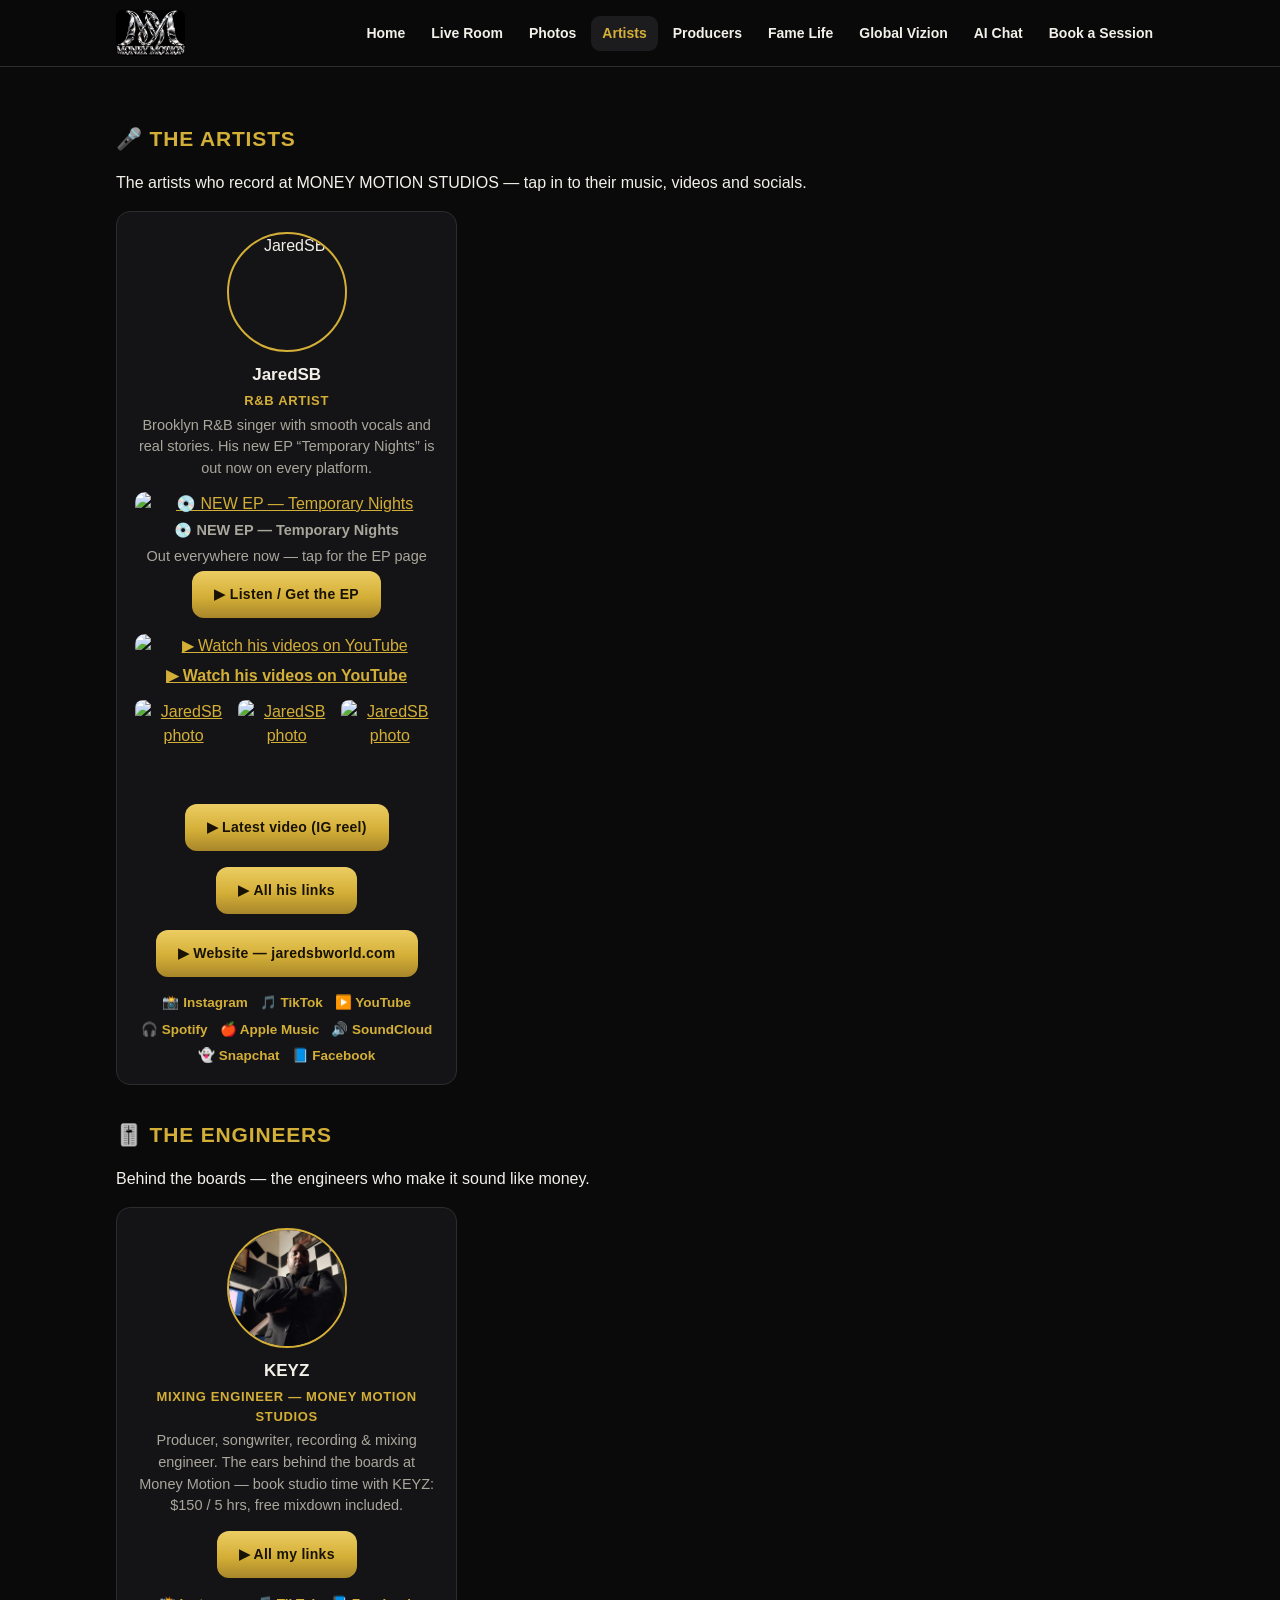
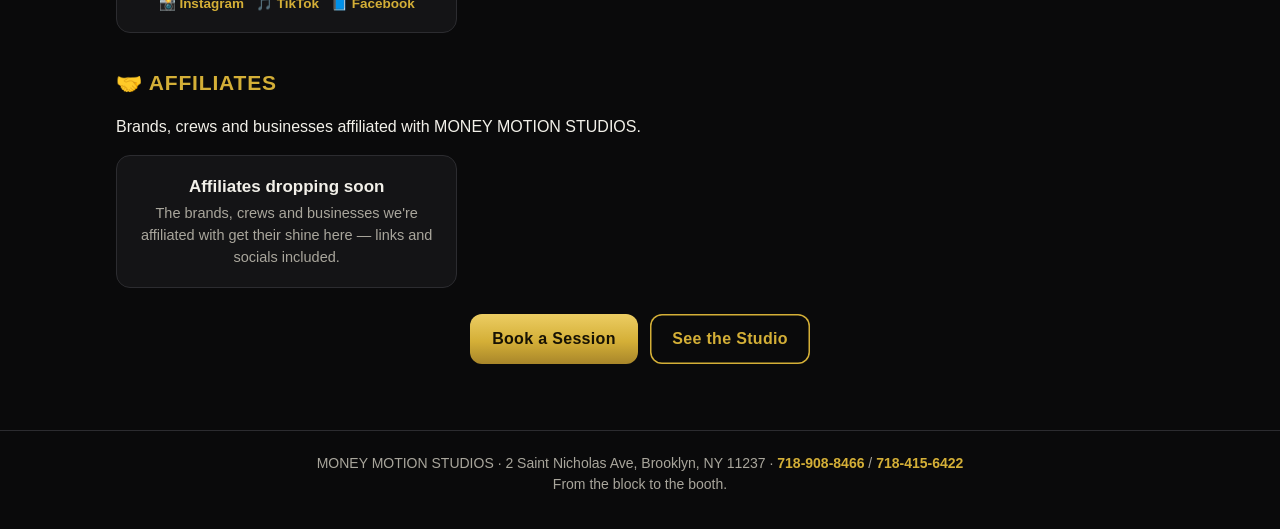
==== artists.html @ 8d106cb2 "Remove the Owner link from all menus and the owner sign-in hint on the Live page (dashboard itself u" ====
<!DOCTYPE html>
<html lang="en">
<head>
<link rel="manifest" href="manifest.webmanifest">
<meta name="theme-color" content="#0a0a0a">
<meta name="mobile-web-app-capable" content="yes">
<meta name="apple-mobile-web-app-capable" content="yes">
<meta name="apple-mobile-web-app-status-bar-style" content="black-translucent">
<meta name="apple-mobile-web-app-title" content="Money Motion">
<link rel="icon" href="icon.svg" type="image/svg+xml">

<meta charset="UTF-8">
<meta name="viewport" content="width=device-width, initial-scale=1">
<title>Artists, Engineers & Affiliates — MONEY MOTION STUDIOS, Brooklyn</title>
<meta name="description" content="The artists, engineers and affiliates of MONEY MOTION STUDIOS, Brooklyn NY — their music, videos and socials. KEYZ — Money Motion Engineer.">
<meta property="og:title" content="Artists, Engineers & Affiliates — MONEY MOTION STUDIOS">
<meta property="og:description" content="Meet the artists who record at Money Motion, the engineers behind the boards, and the brands we affiliate with.">
<meta property="og:type" content="website">
<meta property="og:url" content="https://moneymotionstudios.github.io/Money-motion-studios-app/artists.html">
<link rel="stylesheet" href="css/style.css">
</head>
<body>

<header class="site-header">
  <nav class="nav">
    <a class="brand" href="index.html"><img src="logo.svg" alt="Money Motion Studios logo"><span>MONEY MOTION</span></a>
    <div class="links">
      <a href="index.html">Home</a>
      <a href="live.html">Live Room</a>
      <a href="gallery.html">Photos</a>
      <a href="artists.html" class="active">Artists</a>
      <a href="producers.html">Producers</a>
      <a href="fame.html">Fame Life</a>
      <a href="global.html">Global Vizion</a>
      <a href="chat.html">AI Chat</a>
      <a href="book.html">Book a Session</a>
    </div>
  </nav>
</header>

<main class="wrap">
  <h2 class="section-title">🎤 The Artists</h2>
  <p class="muted">The artists who record at MONEY MOTION STUDIOS — tap in to their music, videos and socials.</p>
  <div class="cards person-grid" id="roster-artists"></div>

  <h2 class="section-title">🎚️ The Engineers</h2>
  <p class="muted">Behind the boards — the engineers who make it sound like money.</p>
  <div class="cards person-grid" id="roster-engineers"></div>

  <h2 class="section-title">🤝 Affiliates</h2>
  <p class="muted">Brands, crews and businesses affiliated with MONEY MOTION STUDIOS.</p>
  <div class="cards person-grid" id="roster-affiliates"></div>

  <div style="text-align:center;margin:22px 0 6px">
    <a class="btn btn-gold" href="book.html">Book a Session</a>
    <a class="btn btn-ghost" href="gallery.html">See the Studio</a>
  </div>
</main>

<footer>
  MONEY MOTION STUDIOS · 2 Saint Nicholas Ave, Brooklyn, NY 11237 · <a href="tel:+17189088466">718-908-8466</a> / <a href="tel:+17184156422">718-415-6422</a><br>
  From the block to the booth.
</footer>

<script src="js/artists-data.js"></script>
<script src="js/artists.js"></script>
<script src="js/pwa.js"></script>
</body>
</html>
---- css/style.css ----
/* MONEY MOTION STUDIOS — dark / gold / chrome, mobile-first */
:root {
  --bg: #0a0a0b;
  --panel: #141416;
  --panel2: #1c1c1f;
  --line: #2c2c30;
  --gold: #d4af37;
  --gold-dim: #a8862a;
  --text: #f2f0e9;
  --muted: #a9a69c;
  --chrome: linear-gradient(180deg, #fdfdfd 0%, #c8c8ce 38%, #7d7d86 52%, #e8e8ee 66%, #9a9aa4 100%);
  --radius: 14px;
}
* { box-sizing: border-box; }
html, body { margin: 0; padding: 0; }
body {
  background: var(--bg);
  color: var(--text);
  font-family: -apple-system, BlinkMacSystemFont, "Segoe UI", Roboto, Helvetica, Arial, sans-serif;
  line-height: 1.5;
  -webkit-font-smoothing: antialiased;
}
a { color: var(--gold); }

.demo-bar {
  background: var(--gold);
  color: #111;
  font-size: 13px;
  font-weight: 600;
  text-align: center;
  padding: 7px 12px;
}

/* ---------- header / nav ---------- */
.site-header {
  position: sticky; top: 0; z-index: 20;
  background: rgba(10,10,11,.92);
  backdrop-filter: blur(6px);
  border-bottom: 1px solid var(--line);
}
.nav {
  max-width: 1080px; margin: 0 auto;
  display: flex; align-items: center; gap: 14px;
  padding: 10px 16px;
}
.nav .brand { display: flex; align-items: center; gap: 10px; text-decoration: none; }
.nav .brand span { display: none; }
.nav .brand img { height: 46px; width: auto; max-width: 150px; object-fit: contain; border-radius: 8px; background: #000; }
.nav .brand span {
  font-weight: 800; letter-spacing: .06em; font-size: 15px;
  background: var(--chrome); -webkit-background-clip: text; background-clip: text; color: transparent;
}
.nav .links { margin-left: auto; display: flex; gap: 4px; flex-wrap: wrap; }
.nav .links a {
  color: var(--text); text-decoration: none; font-size: 14px; font-weight: 600;
  padding: 7px 11px; border-radius: 9px;
}
.nav .links a:hover, .nav .links a.active { background: var(--panel2); color: var(--gold); }

/* ---------- layout ---------- */
.wrap { max-width: 1080px; margin: 0 auto; padding: 22px 16px 56px; }
.hero { text-align: center; padding: 26px 0 8px; }
.logo-card {
  display: inline-block; background: transparent; border-radius: 20px;
  padding: 14px 18px; box-shadow: 0 0 0 1px var(--line), 0 14px 44px rgba(212,175,55,.16);
}
.logo-card img { display: block; width: min(420px, 78vw); height: auto; border-radius: 8px; }
h1.chrome {
  margin: 20px 0 4px; font-size: clamp(30px, 7vw, 52px); font-weight: 900; letter-spacing: .03em;
  background: var(--chrome); -webkit-background-clip: text; background-clip: text; color: transparent;
}
.tagline { color: var(--gold); font-size: clamp(16px, 4vw, 21px); font-weight: 700; margin: 2px 0 6px; }
.engineer-line { color: var(--muted); font-size: 16px; margin: 0 0 20px; }
.engineer-line strong { color: var(--text); }

.btn {
  display: inline-block; border: 0; cursor: pointer; text-decoration: none;
  font-weight: 800; font-size: 16px; letter-spacing: .02em;
  padding: 13px 22px; border-radius: 12px; margin: 4px;
}
.btn-gold { background: linear-gradient(180deg, #eccd63, var(--gold) 55%, var(--gold-dim)); color: #171204; }
.btn-ghost { background: transparent; color: var(--gold); box-shadow: inset 0 0 0 1.5px var(--gold); }
.btn-small { padding: 8px 13px; font-size: 13.5px; border-radius: 9px; }
.btn-danger { background: #3a1518; color: #ff9a9a; box-shadow: inset 0 0 0 1.5px #6e2a30; }
.btn[disabled] { opacity: .55; cursor: default; }

.section-title {
  margin: 34px 0 12px; font-size: 21px; font-weight: 800; letter-spacing: .04em;
  color: var(--gold); text-transform: uppercase;
}
.cards { display: grid; gap: 12px; grid-template-columns: 1fr; }
@media (min-width: 720px) { .cards { grid-template-columns: repeat(3, 1fr); } }
.card {
  background: var(--panel); border: 1px solid var(--line); border-radius: var(--radius);
  padding: 18px;
}
.card h3 { margin: 0 0 4px; font-size: 17px; }
.card .price { font-size: 30px; font-weight: 900; color: var(--gold); margin: 2px 0; }
.card p { color: var(--muted); margin: 4px 0 0; font-size: 14.5px; }
.note-strip {
  margin-top: 14px; background: var(--panel2); border: 1px dashed var(--gold-dim);
  border-radius: var(--radius); padding: 13px 16px; font-weight: 700; text-align: center;
}
.info-grid { display: grid; gap: 12px; grid-template-columns: 1fr; }
@media (min-width: 720px) { .info-grid { grid-template-columns: 1fr 1fr; } }
.info-grid .card p { color: var(--text); }
.info-grid .card p span { color: var(--muted); display: block; font-size: 13px; text-transform: uppercase; letter-spacing: .06em; }

/* ---------- forms ---------- */
.form-card { background: var(--panel); border: 1px solid var(--line); border-radius: var(--radius); padding: 20px; max-width: 640px; margin: 0 auto; }
label { display: block; font-weight: 700; font-size: 14px; margin: 14px 0 5px; }
label:first-child { margin-top: 0; }
input, select, textarea {
  width: 100%; background: #0e0e10; color: var(--text);
  border: 1px solid var(--line); border-radius: 10px;
  padding: 12px; font-size: 16px; font-family: inherit;
}
input:focus, select:focus, textarea:focus { outline: 2px solid var(--gold-dim); border-color: var(--gold); }
.form-row { display: grid; grid-template-columns: 1fr 1fr; gap: 12px; }
.form-error { color: #ff9a9a; font-weight: 600; min-height: 1.2em; margin-top: 10px; }
.hint { color: var(--muted); font-size: 13.5px; }

/* ---------- pay page ---------- */
.pay-amount { text-align: center; }
.pay-amount .due { font-size: 44px; font-weight: 900; color: var(--gold); }
.pay-option { display: flex; flex-direction: column; gap: 4px; }
.pay-option .handle { font-size: 21px; font-weight: 900; letter-spacing: .01em; word-break: break-all; }
.copy-row { display: flex; gap: 8px; align-items: center; flex-wrap: wrap; }

/* ---------- live room ---------- */
.live-grid { display: grid; gap: 14px; grid-template-columns: 1fr; }
@media (min-width: 900px) { .live-grid { grid-template-columns: 1.9fr 1fr; align-items: start; } }
.video-box {
  background: #000; border: 1px solid var(--line); border-radius: var(--radius);
  aspect-ratio: 16 / 9; display: flex; align-items: center; justify-content: center;
  overflow: hidden; position: relative; text-align: center; padding: 12px;
}
.video-box video { width: 100%; height: 100%; object-fit: contain; }
.offair { color: var(--muted); }
.offair .big { font-size: 30px; font-weight: 900; letter-spacing: .14em; color: var(--text); }
.live-badge {
  display: inline-block; background: #c21725; color: #fff; font-weight: 800;
  padding: 3px 10px; border-radius: 999px; font-size: 13px; letter-spacing: .08em;
}
.chat-box { background: var(--panel); border: 1px solid var(--line); border-radius: var(--radius); display: flex; flex-direction: column; height: 480px; }
.chat-log { flex: 1; overflow-y: auto; padding: 12px; }
.chat-msg { margin: 0 0 9px; font-size: 14.5px; }
.chat-msg .who { color: var(--gold); font-weight: 800; }
.chat-msg .when { color: var(--muted); font-size: 12px; margin-left: 6px; }
.chat-form { display: flex; gap: 8px; padding: 10px; border-top: 1px solid var(--line); }
.chat-form input { flex: 1; }

/* ---------- dashboard ---------- */
.status-pill { display: inline-block; padding: 2px 9px; border-radius: 999px; font-size: 12.5px; font-weight: 800; background: var(--panel2); border: 1px solid var(--line); }
.status-pill.pending { color: #ffd968; }
.status-pill.sent { color: #8fd0ff; }
.status-pill.ok { color: #8fe6a8; }
.status-pill.bad { color: #ff9a9a; }
.booking-row { display: flex; flex-direction: column; gap: 8px; }
.booking-row .meta { color: var(--muted); font-size: 14px; }
.booking-actions { display: flex; gap: 6px; flex-wrap: wrap; }
.switch-row { display: flex; align-items: center; gap: 10px; margin: 12px 0; font-weight: 700; }
.switch-row input[type="checkbox"] { width: 22px; height: 22px; accent-color: var(--gold); }

footer {
  border-top: 1px solid var(--line); color: var(--muted);
  text-align: center; padding: 22px 16px 34px; font-size: 14px;
}
footer a { color: var(--gold); text-decoration: none; font-weight: 600; }
.center { text-align: center; }
.hidden { display: none !important; }

/* Studio gallery */
.gal-grid{display:grid;grid-template-columns:repeat(auto-fill,minmax(150px,1fr));gap:10px;margin:6px 0 8px}
.gal-item{margin:0;border:1px solid #2a2a2a;border-radius:12px;overflow:hidden;background:#111}
.gal-item img{width:100%;height:100%;aspect-ratio:1/1;object-fit:cover;display:block}
.gal-item figcaption{padding:7px 9px;font-size:12.5px;color:#d8c98a;letter-spacing:.02em}

.gal-big{grid-template-columns:repeat(auto-fill,minmax(240px,1fr));gap:14px}
.gal-big figcaption{font-size:14px;padding:9px 11px}

/* AI Chat page (public assistant, free models) */
.ai-messages{display:flex;flex-direction:column;gap:8px;max-height:420px;overflow-y:auto;padding:6px 2px 12px}
.ai-msg{max-width:85%;padding:9px 12px;border-radius:12px;font-size:14.5px;line-height:1.45;white-space:pre-wrap;word-break:break-word}
.ai-msg.user{align-self:flex-end;background:#26262e;border:1px solid #3a3a44;color:#f2f2f4}
.ai-msg.assistant{align-self:flex-start;background:#111;border:1px solid #333;color:#e8e8ee}
.ai-msg.system{align-self:center;background:transparent;border:1px dashed #7a4a4a;color:#e6a0a0;font-size:13px}
.ai-controls{display:flex;flex-direction:column;gap:10px;margin-top:6px}
.ai-controls label{display:block;font-size:12px;letter-spacing:.08em;color:var(--muted);margin-bottom:4px;text-transform:uppercase}
.ai-controls select,.ai-controls textarea{width:100%;box-sizing:border-box}

/* Artists / Engineers / Affiliates roster */
.person-grid { align-items: start; }
.person-card { text-align: center; }
.person-photo { width: 120px; height: 120px; border-radius: 50%; object-fit: cover; display: block; margin: 2px auto 10px; border: 2px solid var(--gold); }
.person-initials { display: flex; align-items: center; justify-content: center; font-size: 38px; font-weight: 900; color: var(--gold); background: #171717; }
.person-role { color: var(--gold) !important; font-weight: 700; font-size: 13px !important; text-transform: uppercase; letter-spacing: .05em; }
.person-content { margin-top: 10px; display: flex; flex-wrap: wrap; gap: 8px; justify-content: center; }
.person-link { font-size: 14px; }
.socials { margin-top: 12px; display: flex; flex-wrap: wrap; gap: 6px 12px; justify-content: center; }
.socials a { color: var(--gold); text-decoration: none; font-weight: 600; font-size: 13.5px; }
.person-feature { margin-top: 12px; }
.person-feature img { width: 100%; border-radius: 10px; display: block; }
.person-feature-title { color: var(--gold); font-weight: 800; margin: 8px 0 2px; }
.person-video { margin-top: 12px; position: relative; }
.person-video img { width: 100%; border-radius: 10px; display: block; }
.person-video-label { display: block; margin-top: 6px; color: var(--gold); font-weight: 700; }
.person-gallery { margin-top: 12px; display: grid; grid-template-columns: repeat(3, 1fr); gap: 6px; }
.person-gallery img { width: 100%; height: 90px; object-fit: cover; border-radius: 8px; display: block; }

/* ================= M.M.E. — THE MONEY MOTION EXPERIENCE ================= */
/* Palette: deep black #050505 · platinum #E5E5E5 · gunmetal #24272B · chrome
   white #FFFFFF · metallic red accent #A30016. Scoped to body.home so every
   other page keeps its existing look and function. */
body.home { background: #050505; }
body.home .wrap { position: relative; z-index: 1; }

/* floating nav over the video; glass panel after scrolling */
body.home .site-header {
  position: fixed; top: 0; left: 0; right: 0; z-index: 40;
  background: linear-gradient(180deg, rgba(5,5,5,.55), rgba(5,5,5,0));
  border-bottom: 1px solid transparent;
  transition: background .45s ease, border-color .45s ease;
}
body.home .site-header.scrolled {
  background: rgba(8,8,10,.82);
  backdrop-filter: blur(10px); -webkit-backdrop-filter: blur(10px);
  border-bottom: 1px solid rgba(229,229,229,.18);
}
body.home .nav .links a { transition: color .25s, text-shadow .25s; }
body.home .nav .links a:hover { color: #fff; text-shadow: 0 0 12px rgba(255,255,255,.65), 2px 0 0 rgba(163,0,22,.55); }
.mme-booknow { margin-left: 10px; white-space: nowrap; }

/* full-screen cinematic video header */
.mme-hero {
  position: relative; min-height: 100svh; width: 100%;
  display: flex; align-items: center; justify-content: center;
  overflow: hidden; background: #050505; isolation: isolate;
}
.mme-vids { position: absolute; inset: 0; z-index: 0; }
.mme-vid {
  position: absolute; inset: 0; width: 100%; height: 100%;
  object-fit: cover; object-position: center;
  opacity: 0; transition: opacity 1.25s ease; background: #050505;
}
.mme-vid.on { opacity: 1; }
/* poster mode (no video files yet / autoplay blocked / reduced motion):
   animated cinematic shade + slow logo drift — never a blank frame. */
.mme-hero.mme-poster .mme-vids {
  background:
    radial-gradient(ellipse 90% 55% at 50% 118%, rgba(163,0,22,.20), transparent 60%),
    radial-gradient(ellipse 70% 45% at 50% -10%, rgba(229,229,229,.13), transparent 60%),
    linear-gradient(180deg, #050505, #0b0b0d 55%, #050505);
  animation: mme-shade 14s ease-in-out infinite alternate;
}
@keyframes mme-shade { from { filter: brightness(.92); } to { filter: brightness(1.12); } }
.mme-hero-shade {
  position: absolute; inset: 0; z-index: 1; pointer-events: none;
  background: linear-gradient(180deg, rgba(5,5,5,.62) 0%, rgba(5,5,5,.28) 34%, rgba(5,5,5,.42) 68%, #050505 100%);
}
.mme-hero-inner { position: relative; z-index: 2; text-align: center; padding: 110px 18px 70px; max-width: 880px; }
.mme-logo {
  width: min(560px, 86vw); height: auto; display: block; margin: 0 auto;
  filter: drop-shadow(0 18px 44px rgba(0,0,0,.85));
  animation: mme-logo-in 1.6s cubic-bezier(.16,.8,.24,1) both .15s, mme-sweep 7s ease-in-out infinite 2.2s;
}
@keyframes mme-logo-in { from { opacity: 0; transform: scale(1.06); filter: blur(10px) drop-shadow(0 18px 44px rgba(0,0,0,.85)); } to { opacity: 1; transform: scale(1); filter: blur(0) drop-shadow(0 18px 44px rgba(0,0,0,.85)); } }
@keyframes mme-sweep { 0%, 100% { filter: brightness(1) drop-shadow(0 18px 44px rgba(0,0,0,.85)); } 50% { filter: brightness(1.13) drop-shadow(0 18px 44px rgba(0,0,0,.85)); } }
.mme-h1 { font-size: clamp(30px, 6.4vw, 56px); margin: 18px 0 2px; letter-spacing: .045em; }
.mme-tag { font-size: clamp(16px, 3.4vw, 24px); font-weight: 800; letter-spacing: .32em; color: #E5E5E5; margin: 8px 0 0; text-shadow: 0 2px 18px rgba(0,0,0,.8); }
.mme-statement { color: #cfccc2; max-width: 640px; margin: 14px auto 4px; font-size: clamp(14px, 2.4vw, 17px); }
.mme-cta { display: flex; gap: 10px; flex-wrap: wrap; justify-content: center; margin-top: 18px; }
.mme-scroll { position: absolute; left: 50%; bottom: 16px; transform: translateX(-50%); z-index: 2; color: #E5E5E5; font-size: 26px; text-decoration: none; opacity: .75; animation: mme-bob 2.2s ease-in-out infinite; }
@keyframes mme-bob { 0%, 100% { transform: translate(-50%, 0); } 50% { transform: translate(-50%, 7px); } }

/* glass panels + chrome edges for the new sections */
body.home .card {
  background: linear-gradient(180deg, rgba(36,39,43,.72), rgba(16,16,18,.92));
  border: 1px solid rgba(229,229,229,.14);
  box-shadow: 0 12px 34px rgba(0,0,0,.5), inset 0 1px 0 rgba(255,255,255,.06);
  transition: transform .35s ease, box-shadow .35s ease, border-color .35s ease;
}
body.home .card:hover { transform: translateY(-4px); border-color: rgba(229,229,229,.32); box-shadow: 0 20px 44px rgba(0,0,0,.62), inset 0 1px 0 rgba(255,255,255,.1); }

/* cinematic scroll reveals */
.rv { opacity: 0; transform: translateY(26px); transition: opacity .8s ease, transform .8s cubic-bezier(.16,.8,.24,1); }
.rv.in { opacity: 1; transform: none; }

/* ---- 8-second glitch intro ---- */
#mme-intro {
  position: fixed; inset: 0; z-index: 200; background: #050505;
  display: flex; flex-direction: column; align-items: center; justify-content: center;
  overflow: hidden; transition: opacity .6s ease;
}
#mme-intro.done { opacity: 0; pointer-events: none; }
#mme-intro::before { /* static / interference */
  content: ""; position: absolute; inset: -60px;
  background: repeating-linear-gradient(0deg, rgba(255,255,255,.05) 0 1px, transparent 1px 3px);
  animation: mme-static .38s steps(4) infinite; opacity: 0;
}
@keyframes mme-static { 0% { opacity: 0; transform: translateY(0); } 12% { opacity: .8; } 30% { opacity: .15; } 55% { opacity: .6; } 100% { opacity: 0; transform: translateY(14px); } }
.mme-intro-scan {
  position: absolute; left: 0; right: 0; height: 22vh; top: -22vh;
  background: linear-gradient(180deg, transparent, rgba(229,229,229,.10), rgba(163,0,22,.10), transparent);
  animation: mme-scan 2.6s linear infinite;
}
@keyframes mme-scan { to { transform: translateY(150vh); } }
.mme-intro-logo { position: relative; width: min(520px, 84vw); animation: mme-assemble 8s linear both; }
.mme-gl { width: 100%; height: auto; display: block; }
.mme-gl.g-r, .mme-gl.g-b { position: absolute; inset: 0; mix-blend-mode: screen; }
.mme-gl.g-r { filter: sepia(1) saturate(6) hue-rotate(-48deg); animation: mme-rgb-r 8s linear both; }
.mme-gl.g-b { filter: sepia(1) saturate(5) hue-rotate(168deg); animation: mme-rgb-b 8s linear both; }
@keyframes mme-rgb-r { 0%, 24% { opacity: 0; transform: translate(0); } 28% { opacity: .85; transform: translate(7px, -2px); } 36% { opacity: .5; transform: translate(-5px, 1px); } 44% { opacity: .8; transform: translate(4px, 0); } 52%, 100% { opacity: 0; transform: translate(0); } }
@keyframes mme-rgb-b { 0%, 24% { opacity: 0; transform: translate(0); } 28% { opacity: .85; transform: translate(-7px, 2px); } 36% { opacity: .5; transform: translate(5px, -1px); } 44% { opacity: .8; transform: translate(-4px, 0); } 52%, 100% { opacity: 0; transform: translate(0); } }
/* fragments assemble 0-6s (clip slices + shake), sharp at 6s, hold to 8s */
@keyframes mme-assemble {
  0%, 24% { opacity: 0; }
  27% { opacity: 1; clip-path: inset(12% 0 58% 0); transform: translate(-9px, 3px) skewX(-4deg); }
  33% { clip-path: inset(52% 0 8% 0); transform: translate(8px, -3px); }
  40% { clip-path: inset(28% 0 34% 0); transform: translate(-6px, 1px) skewX(3deg); }
  47% { clip-path: inset(4% 0 6% 0); transform: translate(4px, -1px); }
  54% { clip-path: inset(0 0 0 0); transform: translate(-2px, 0); }
  60%, 100% { opacity: 1; clip-path: inset(0 0 0 0); transform: translate(0); }
}
.mme-intro-logo::after { /* the big light sweep as it sharpens */
  content: ""; position: absolute; inset: 0;
  background: linear-gradient(105deg, transparent 42%, rgba(255,255,255,.5) 50%, transparent 58%);
  transform: translateX(-120%); animation: mme-big-sweep 8s linear both; mix-blend-mode: screen;
}
@keyframes mme-big-sweep { 0%, 56% { transform: translateX(-120%); } 72%, 100% { transform: translateX(120%); } }
.mme-intro-title {
  margin-top: 20px; font-weight: 900; letter-spacing: .3em; font-size: clamp(15px, 3.6vw, 26px);
  background: var(--chrome); -webkit-background-clip: text; background-clip: text; color: transparent;
  opacity: 0; animation: mme-title-in 8s linear both; text-align: center; padding: 0 12px;
}
@keyframes mme-title-in { 0%, 72% { opacity: 0; transform: translateY(10px); } 82%, 100% { opacity: 1; transform: none; } }
#mme-skip {
  position: absolute; right: 16px; bottom: 16px; z-index: 2;
  background: rgba(20,20,22,.7); color: #E5E5E5; border: 1px solid rgba(229,229,229,.35);
  padding: 8px 14px; border-radius: 999px; font-size: 12px; letter-spacing: .18em; cursor: pointer;
}
body.mme-intro-on { overflow: hidden; }

@media (prefers-reduced-motion: reduce) {
  .mme-logo, .mme-scroll, .mme-hero.mme-poster .mme-vids { animation: none !important; }
  .rv { opacity: 1; transform: none; transition: none; }
  #mme-intro { display: none !important; }
}

/* ---- Mobile menu: one horizontal strip across the top (all pages) ---- */
@media (max-width: 760px) {
  .nav { flex-wrap: wrap; gap: 6px 10px; padding: 8px 12px 6px; }
  .nav .brand img { height: 38px; }
  .nav .links {
    order: 3; flex: 1 1 100%; margin-left: 0;
    flex-wrap: nowrap; overflow-x: auto; overflow-y: hidden;
    -webkit-overflow-scrolling: touch; scrollbar-width: none;
    gap: 2px; padding: 2px 0 4px;
  }
  .nav .links::-webkit-scrollbar { display: none; }
  .nav .links a { white-space: nowrap; padding: 8px 10px; font-size: 13.5px; }
  .mme-booknow { margin-left: auto; }
  body.home .mme-hero-inner { padding-top: 150px; }
}
body.home h2[id] { scroll-margin-top: 120px; }
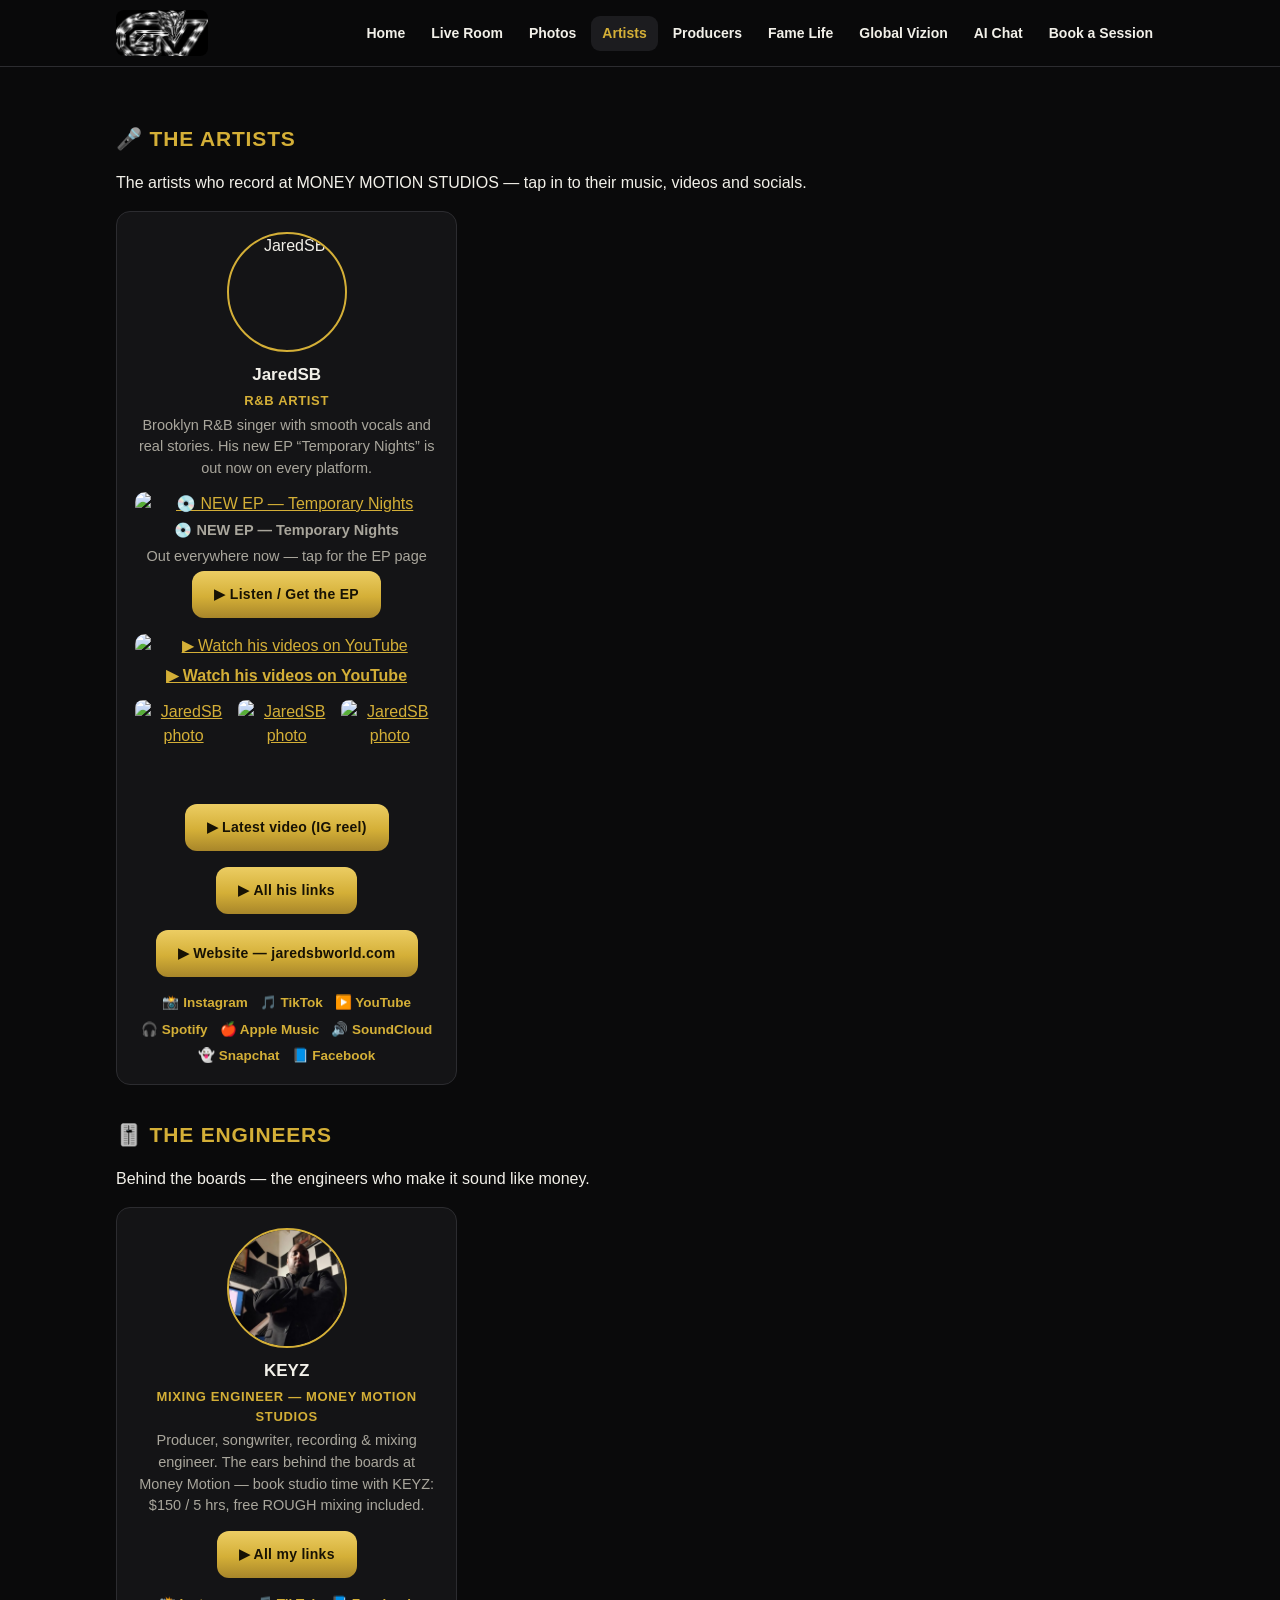
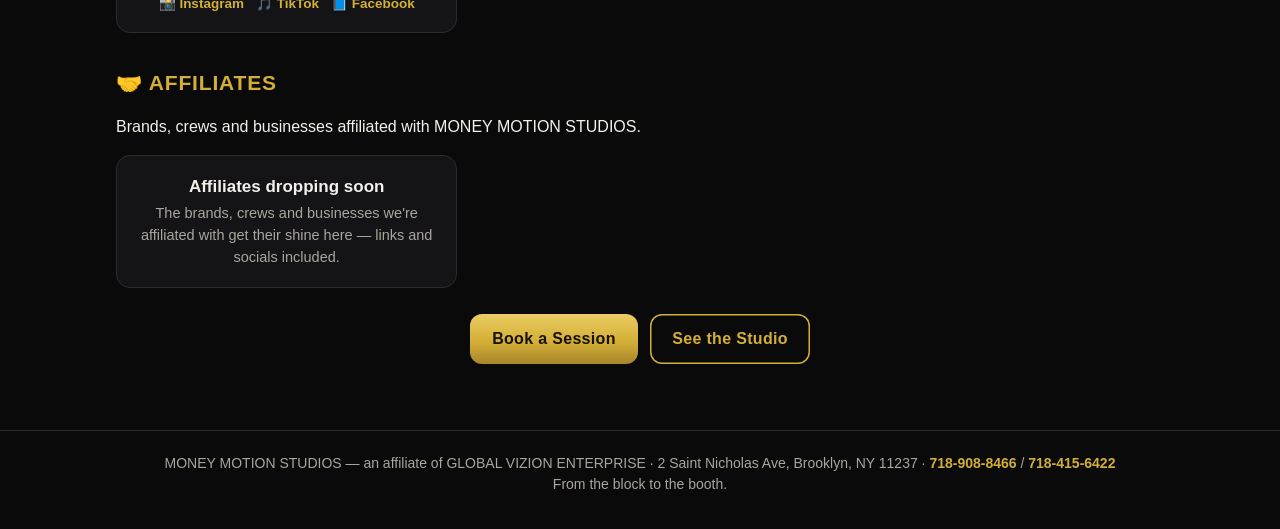
==== commit 0060f603: "GLOBAL VIZION ENTERPRISE rebrand: GV head company site-wide, Money Motion Studios as affiliate, GV o" ====
--- a/artists.html
+++ b/artists.html
@@ -6,12 +6,12 @@
 <meta name="mobile-web-app-capable" content="yes">
 <meta name="apple-mobile-web-app-capable" content="yes">
 <meta name="apple-mobile-web-app-status-bar-style" content="black-translucent">
-<meta name="apple-mobile-web-app-title" content="Money Motion">
+<meta name="apple-mobile-web-app-title" content="Global Vizion">
 <link rel="icon" href="icon.svg" type="image/svg+xml">
 
 <meta charset="UTF-8">
 <meta name="viewport" content="width=device-width, initial-scale=1">
-<title>Artists, Engineers & Affiliates — MONEY MOTION STUDIOS, Brooklyn</title>
+<title>Artists, Engineers & Affiliates — Money Motion Studios | GLOBAL VIZION ENTERPRISE</title>
 <meta name="description" content="The artists, engineers and affiliates of MONEY MOTION STUDIOS, Brooklyn NY — their music, videos and socials. KEYZ — Money Motion Engineer.">
 <meta property="og:title" content="Artists, Engineers & Affiliates — MONEY MOTION STUDIOS">
 <meta property="og:description" content="Meet the artists who record at Money Motion, the engineers behind the boards, and the brands we affiliate with.">
@@ -23,7 +23,7 @@
 
 <header class="site-header">
   <nav class="nav">
-    <a class="brand" href="index.html"><img src="logo.svg" alt="Money Motion Studios logo"><span>MONEY MOTION</span></a>
+    <a class="brand" href="index.html"><img src="gv-mark.svg" alt="GLOBAL VIZION ENTERPRISE logo"><span>GLOBAL VIZION</span></a>
     <div class="links">
       <a href="index.html">Home</a>
       <a href="live.html">Live Room</a>
@@ -58,7 +58,7 @@
 </main>
 
 <footer>
-  MONEY MOTION STUDIOS · 2 Saint Nicholas Ave, Brooklyn, NY 11237 · <a href="tel:+17189088466">718-908-8466</a> / <a href="tel:+17184156422">718-415-6422</a><br>
+  MONEY MOTION STUDIOS — an affiliate of GLOBAL VIZION ENTERPRISE · 2 Saint Nicholas Ave, Brooklyn, NY 11237 · <a href="tel:+17189088466">718-908-8466</a> / <a href="tel:+17184156422">718-415-6422</a><br>
   From the block to the booth.
 </footer>
 
--- a/css/style.css
+++ b/css/style.css
@@ -363,3 +363,43 @@
   body.home .mme-hero-inner { padding-top: 150px; }
 }
 body.home h2[id] { scroll-margin-top: 120px; }
+
+/* ---- Producer video links + Beat Store ---- */
+.person-videos { display: flex; flex-direction: column; gap: 6px; margin-top: 10px; }
+.person-video-link { display: block; padding: 8px 10px; border: 1px solid var(--line); border-radius: 9px; color: var(--text); text-decoration: none; font-size: 13.5px; font-weight: 600; background: var(--panel2); }
+.person-video-link:hover { color: var(--gold); }
+.beat-row { display: flex; align-items: center; gap: 12px; padding: 12px 14px; margin-bottom: 10px; }
+.beat-row.playing { box-shadow: 0 0 0 1px var(--gold), 0 8px 28px rgba(212,175,55,.15); }
+.beat-play { flex: 0 0 auto; width: 44px; height: 44px; border-radius: 50%; border: 1px solid var(--gold); background: #000; color: var(--gold); font-size: 17px; cursor: pointer; display: inline-flex; align-items: center; justify-content: center; }
+.beat-play-off { opacity: .35; cursor: default; }
+.beat-info { flex: 1 1 auto; min-width: 0; }
+.beat-title { font-weight: 800; font-size: 15.5px; }
+.beat-meta { color: var(--muted); font-size: 12.5px; margin: 1px 0 6px; }
+.beat-progress { height: 5px; border-radius: 3px; background: var(--panel2); overflow: hidden; }
+.beat-progress i { display: block; height: 100%; width: 0%; background: var(--gold); transition: width .2s linear; }
+.beat-time { color: var(--muted); font-size: 12px; white-space: nowrap; }
+.beat-code { color: var(--gold); font-size: 17px; letter-spacing: .08em; }
+.beat-pay-row { display: flex; flex-wrap: wrap; gap: 10px; align-items: center; margin: 10px 0; }
+.beat-chime { font-size: 13.5px; }
+.hidden { display: none !important; }
+.beat-note { flex: 0 0 auto; width: 44px; text-align: center; font-size: 19px; opacity: .55; }
+.beat-embed { margin: 10px 0 2px; }
+.beat-embed iframe { width: 100%; aspect-ratio: 16/9; border: 0; border-radius: 10px; display: block; }
+.beat-row { flex-wrap: wrap; }
+.beat-embed { flex: 1 1 100%; }
+
+/* === GLOBAL VIZION ENTERPRISE rebrand (2026-10-28) === */
+/* Full-page looping film behind the whole main page */
+.gv-bgwrap { position: fixed; inset: 0; z-index: 0; overflow: hidden; background: #000; pointer-events: none; }
+.gv-bgwrap video { position: absolute; inset: 0; width: 100%; height: 100%; object-fit: cover; }
+.gv-bgshade { position: absolute; inset: 0; background: linear-gradient(180deg, rgba(3,3,5,.58) 0%, rgba(3,3,5,.72) 45%, rgba(3,3,5,.82) 100%); }
+body.home footer { position: relative; z-index: 1; }
+body.home .mme-hero { z-index: 1; }
+/* Opener film inside the intro overlay */
+#mme-intro #mme-open-vid { position: absolute; inset: 0; width: 100%; height: 100%; object-fit: cover; z-index: 0; }
+#mme-intro .mme-intro-scan, #mme-intro #mme-skip { z-index: 2; }
+/* Affiliate strip under the GV hero headline */
+.aff-strip { display: flex; align-items: center; justify-content: center; gap: 16px; flex-wrap: wrap; margin: 26px auto 4px; max-width: 720px; }
+.aff-strip img { height: 62px; width: auto; }
+.aff-strip p { margin: 0; text-align: left; line-height: 1.45; }
+@media (max-width: 640px) { .aff-strip p { text-align: center; } }
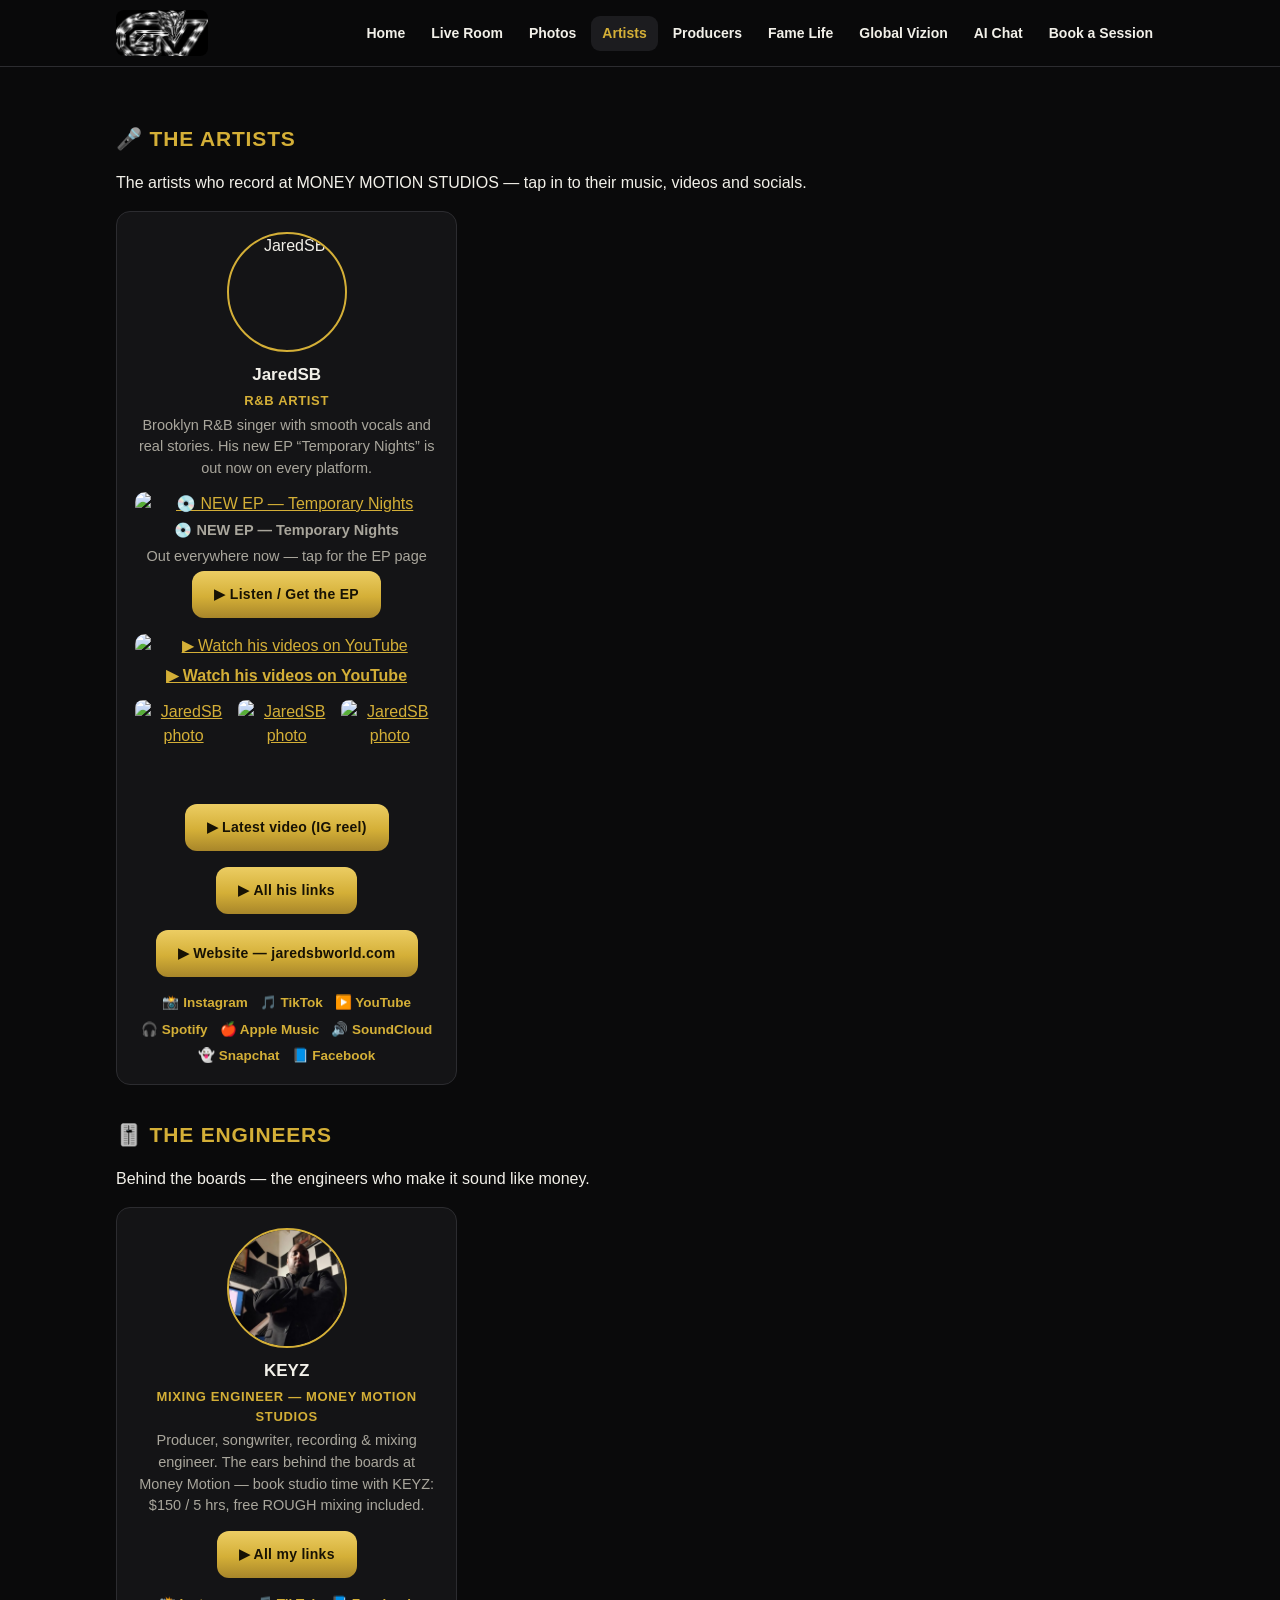
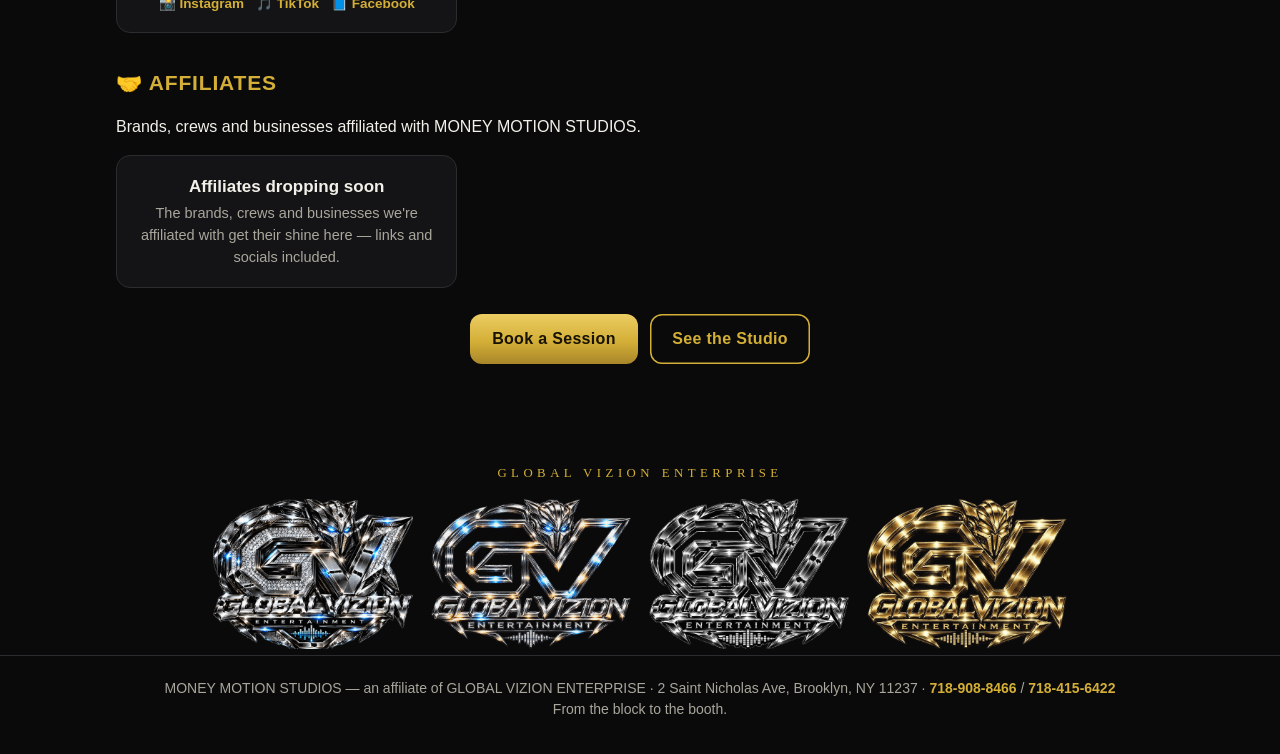
==== commit ef4c2bde: "GV logo wall on every page (4 editions, transparent), GV app icon, GV logo cursor" ====
--- a/artists.html
+++ b/artists.html
@@ -57,6 +57,16 @@
   </div>
 </main>
 
+<section class="gv-strip" aria-label="GLOBAL VIZION ENTERPRISE logos">
+  <p class="gv-strip-title">GLOBAL VIZION ENTERPRISE</p>
+  <div class="gv-strip-row">
+    <img src="gv-v1.svg" alt="GLOBAL VIZION ENTERPRISE logo — diamond edition" loading="lazy">
+    <img src="gv-v2.svg" alt="GLOBAL VIZION ENTERPRISE logo — chrome edition" loading="lazy">
+    <img src="gv-v3.svg" alt="GLOBAL VIZION ENTERPRISE logo — polished chrome edition" loading="lazy">
+    <img src="gv-v4.svg" alt="GLOBAL VIZION ENTERPRISE logo — gold edition" loading="lazy">
+  </div>
+</section>
+
 <footer>
   MONEY MOTION STUDIOS — an affiliate of GLOBAL VIZION ENTERPRISE · 2 Saint Nicholas Ave, Brooklyn, NY 11237 · <a href="tel:+17189088466">718-908-8466</a> / <a href="tel:+17184156422">718-415-6422</a><br>
   From the block to the booth.
--- a/css/style.css
+++ b/css/style.css
@@ -403,3 +403,10 @@
 .aff-strip img { height: 62px; width: auto; }
 .aff-strip p { margin: 0; text-align: left; line-height: 1.45; }
 @media (max-width: 640px) { .aff-strip p { text-align: center; } }
+
+/* === GV logo strip + logo cursor (2026-10-28) === */
+.gv-strip { padding: 34px 16px 6px; text-align: center; }
+.gv-strip-title { font-family: "Tenor Sans", Georgia, serif; letter-spacing: .35em; font-size: .8rem; color: var(--gold, #c9a227); margin: 0 0 16px; }
+.gv-strip-row { display: flex; flex-wrap: wrap; justify-content: center; align-items: center; gap: 18px; }
+.gv-strip-row img { width: min(200px, 42vw); height: auto; }
+body, a, button, .btn, input, select, textarea, label, summary { cursor: url("[data-uri]") 48 48, auto; }
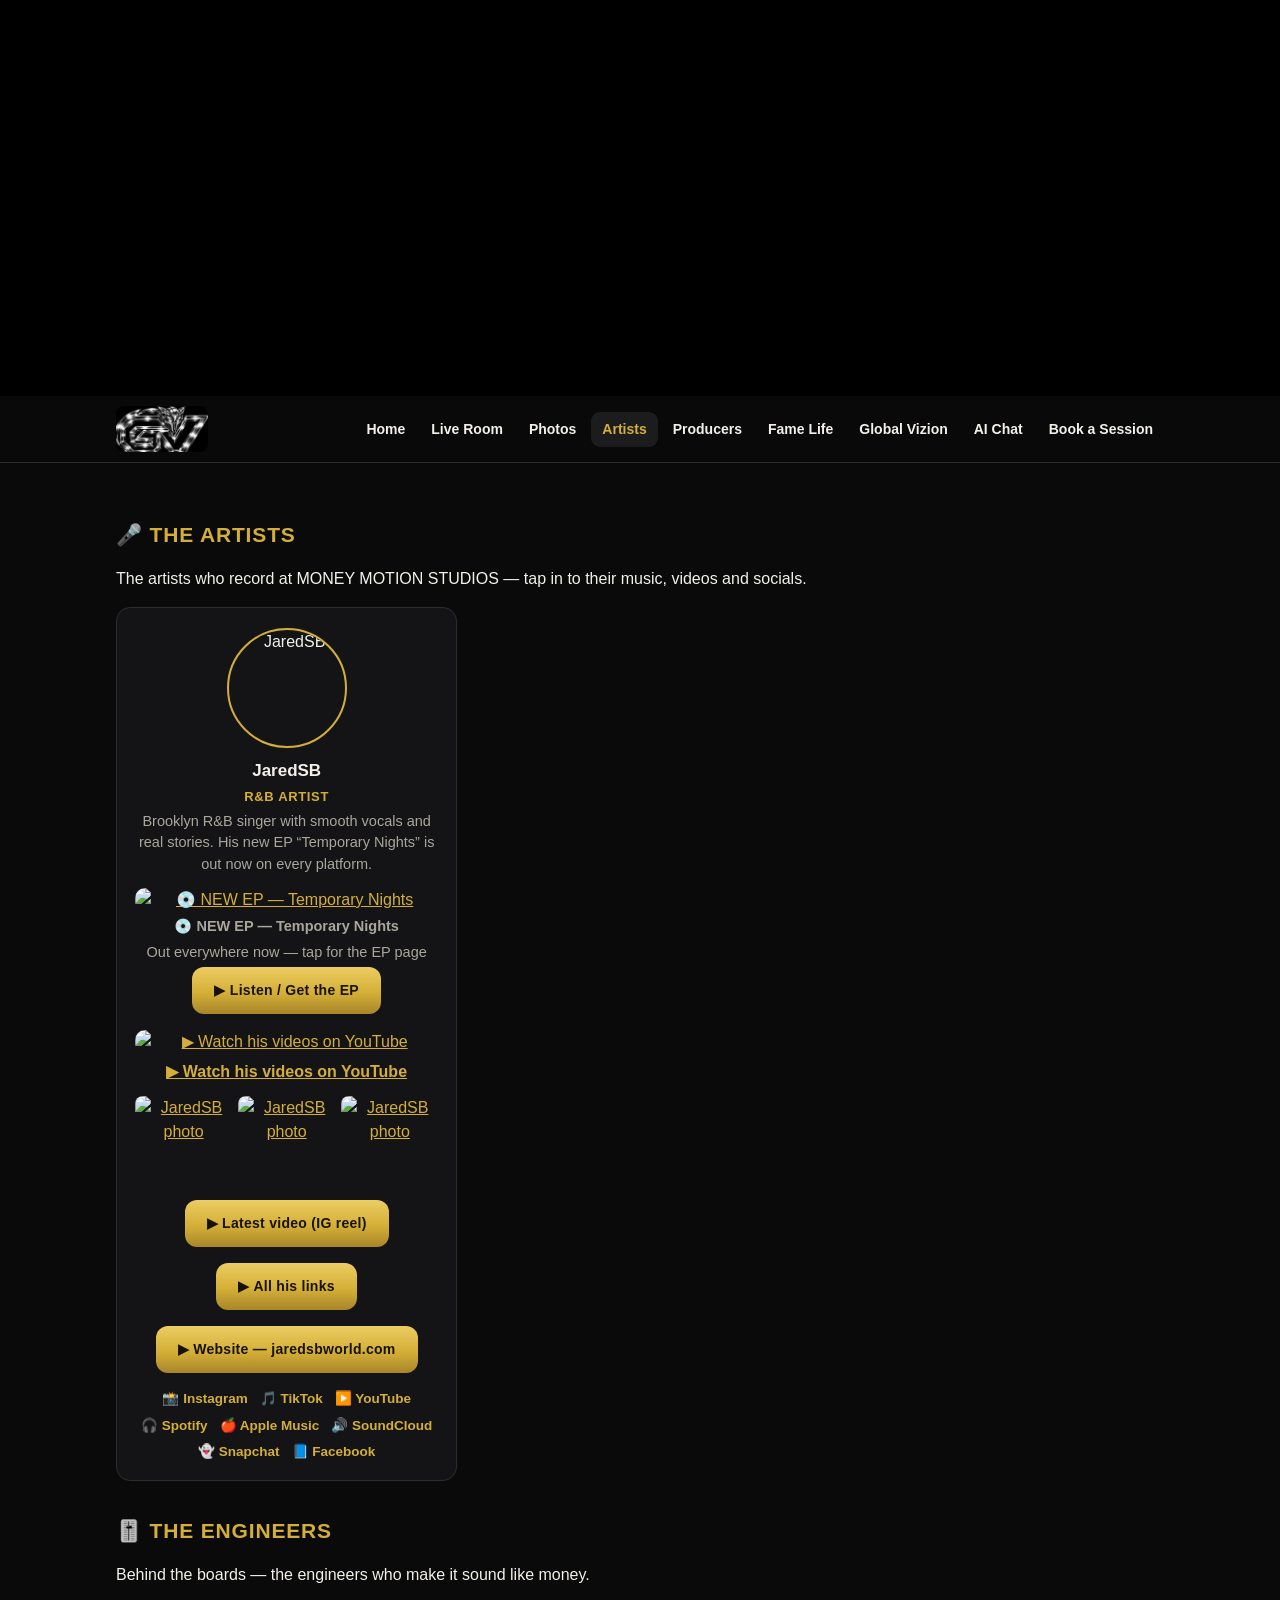
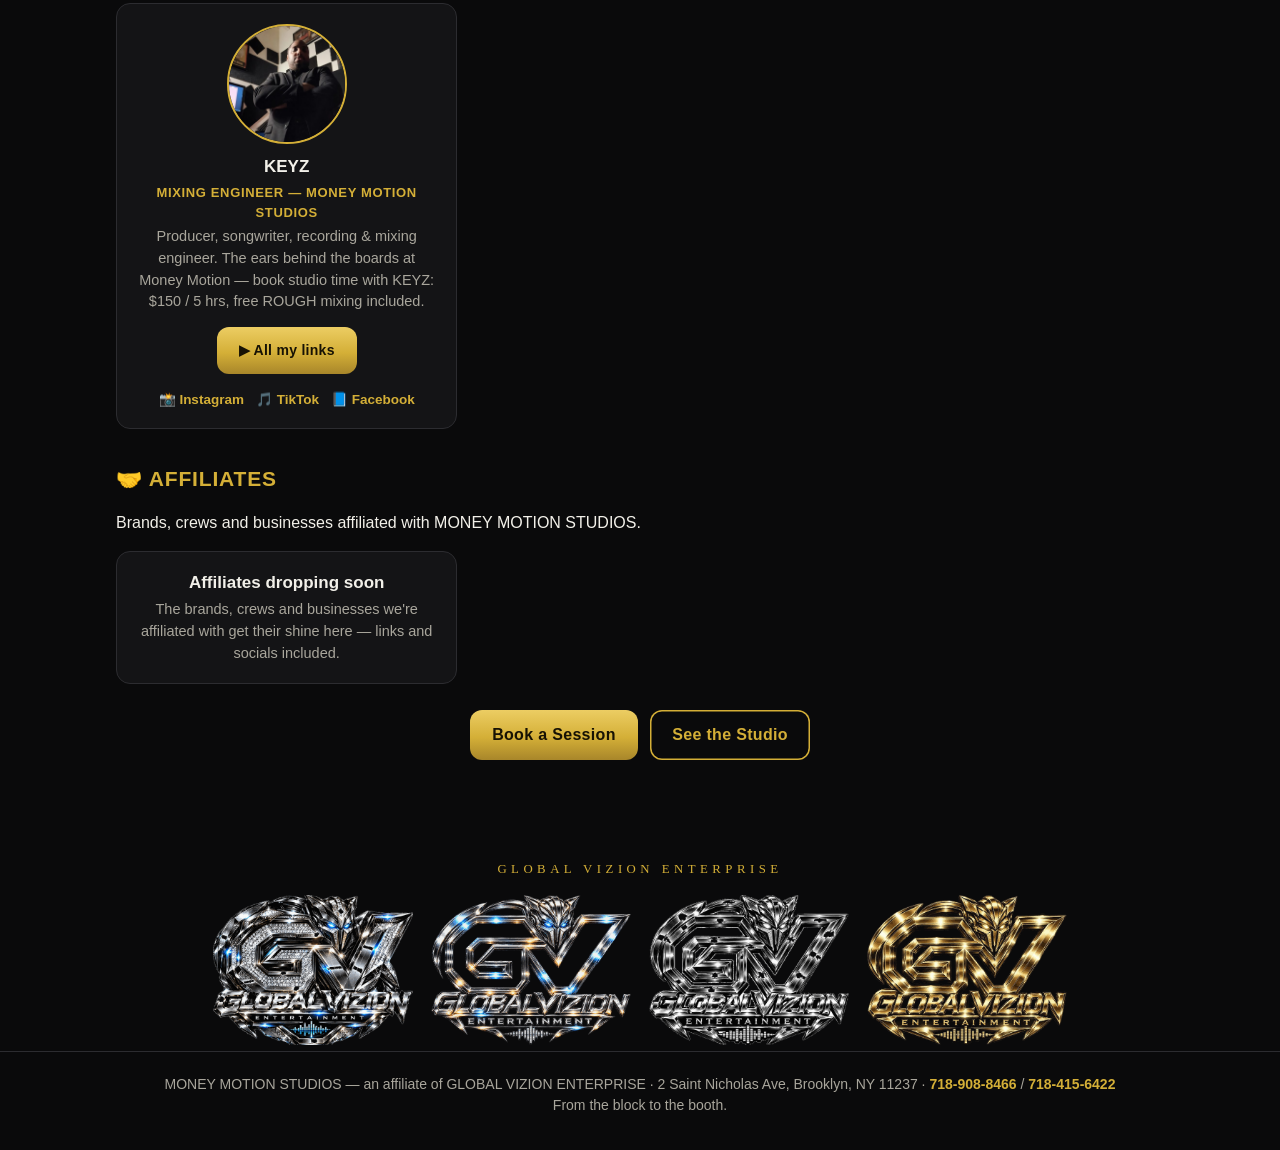
==== commit 2c10f8d6: "Studio film banner at the top of every page + globe film topping the Global Vizion page" ====
--- a/artists.html
+++ b/artists.html
@@ -20,6 +20,10 @@
 <link rel="stylesheet" href="css/style.css">
 </head>
 <body>
+
+<div class="gv-topfilm" aria-hidden="true">
+  <video src="https://mqucttxiwhdbsgzoitmd.supabase.co/storage/v1/object/public/site-media/gv-header.mp4" poster="https://mqucttxiwhdbsgzoitmd.supabase.co/storage/v1/object/public/site-media/gv-header-poster.jpg" autoplay muted loop playsinline preload="metadata"></video>
+</div>
 
 <header class="site-header">
   <nav class="nav">
--- a/css/style.css
+++ b/css/style.css
@@ -410,3 +410,9 @@
 .gv-strip-row { display: flex; flex-wrap: wrap; justify-content: center; align-items: center; gap: 18px; }
 .gv-strip-row img { width: min(200px, 42vw); height: auto; }
 body, a, button, .btn, input, select, textarea, label, summary { cursor: url("[data-uri]") 48 48, auto; }
+
+/* === GV header film (2026-10-28) === */
+.gv-topfilm { position: relative; z-index: 1; width: 100%; height: clamp(190px, 44vh, 400px); overflow: hidden; background: #000; }
+.gv-topfilm video { width: 100%; height: 100%; object-fit: cover; display: block; }
+
+.gv-globefilm { height: auto; aspect-ratio: 16 / 9; max-height: 74vh; }
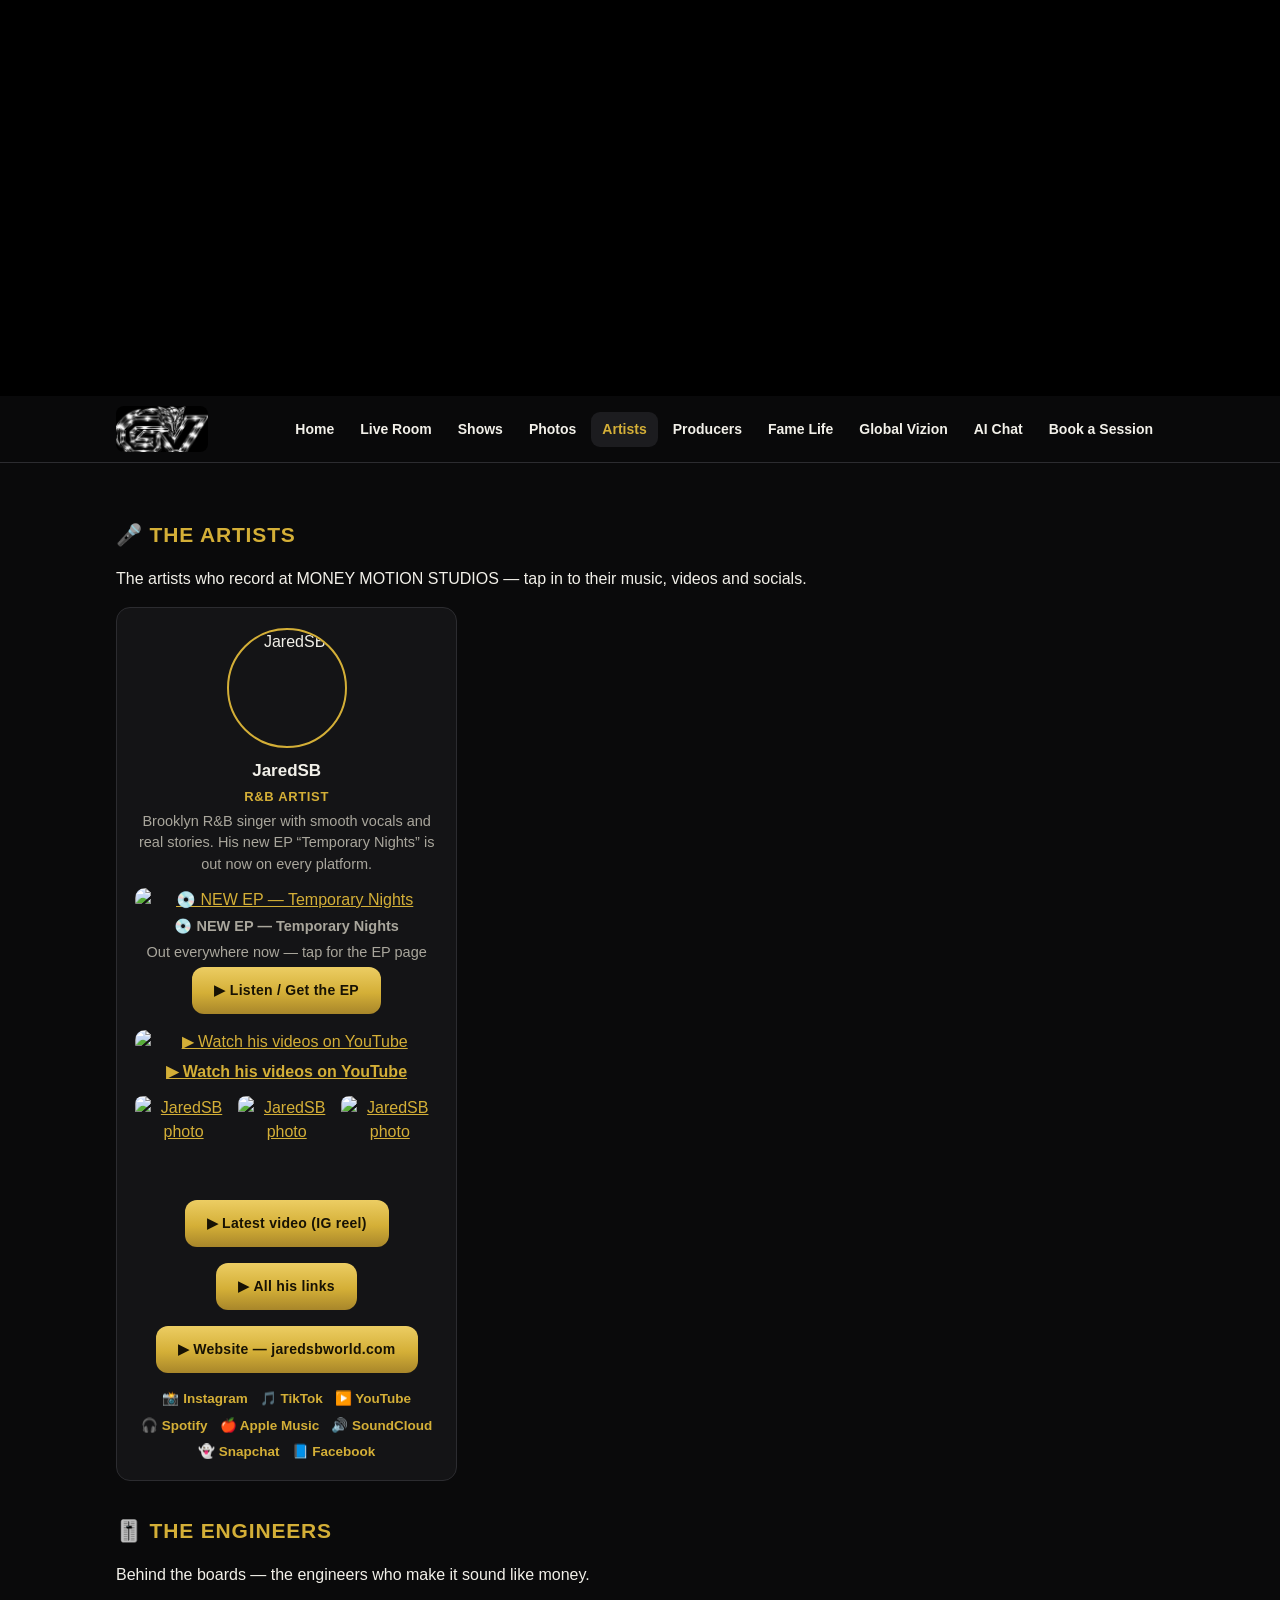
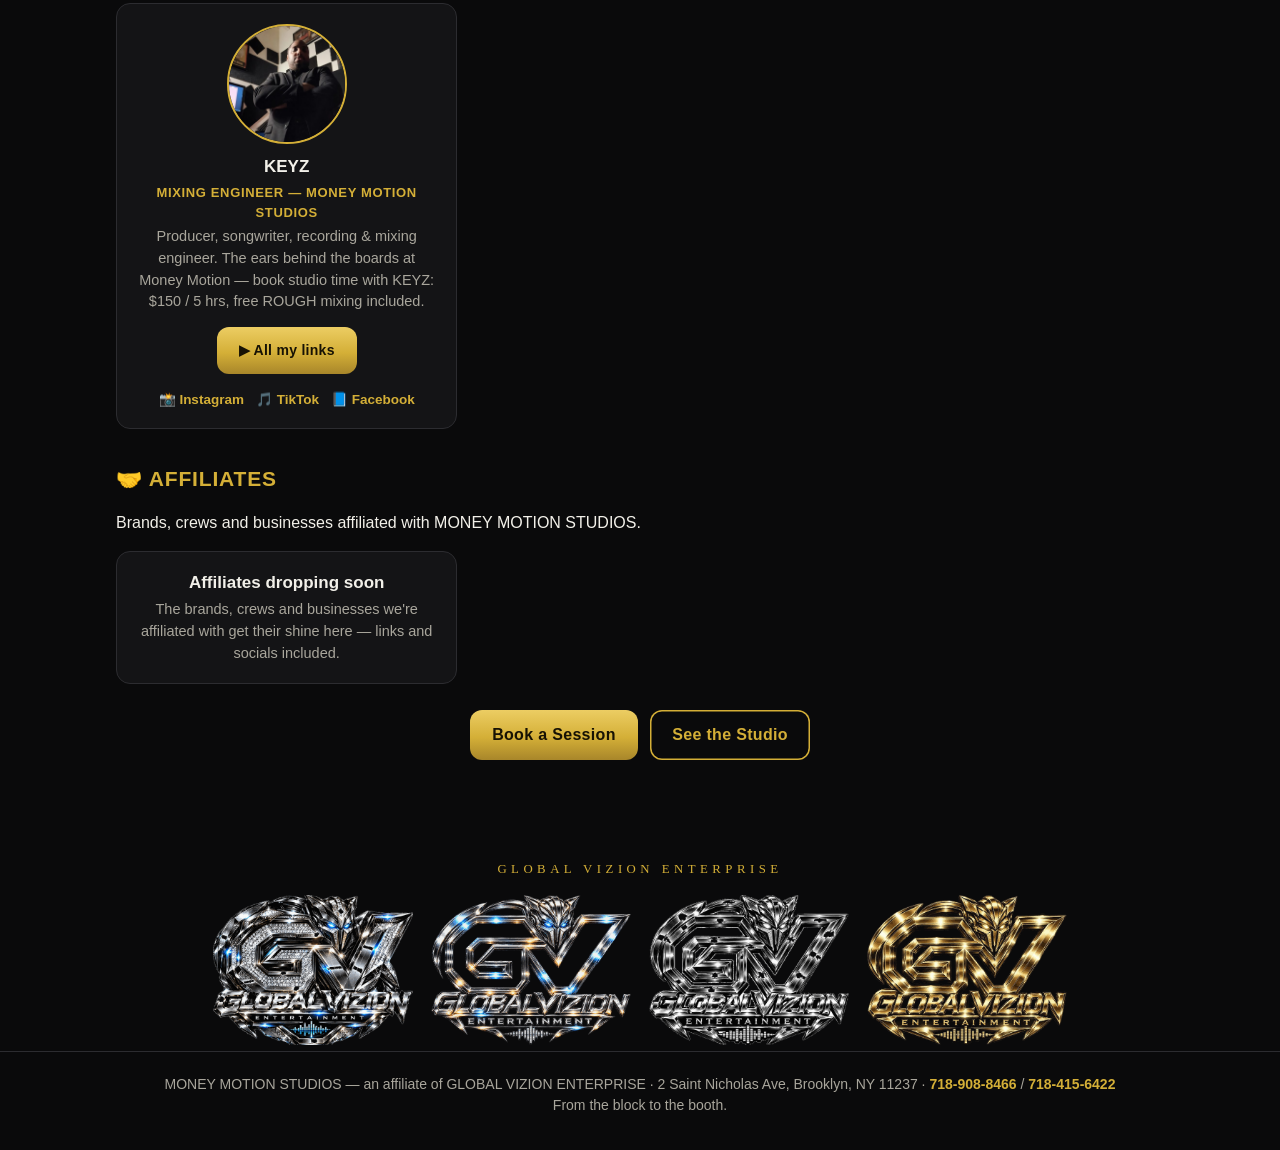
==== commit 61803a14: "Add Shows page (YouTube-embed shows) + Shows nav link site-wide (v32)" ====
--- a/artists.html
+++ b/artists.html
@@ -16,7 +16,7 @@
 <meta property="og:title" content="Artists, Engineers & Affiliates — MONEY MOTION STUDIOS">
 <meta property="og:description" content="Meet the artists who record at Money Motion, the engineers behind the boards, and the brands we affiliate with.">
 <meta property="og:type" content="website">
-<meta property="og:url" content="https://moneymotionstudios.github.io/Money-motion-studios-app/artists.html">
+<meta property="og:url" content="https://globalvizionenterprise.github.io/Money-motion-studios-app/artists.html">
 <link rel="stylesheet" href="css/style.css">
 </head>
 <body>
@@ -31,6 +31,7 @@
     <div class="links">
       <a href="index.html">Home</a>
       <a href="live.html">Live Room</a>
+      <a href="shows.html">Shows</a>
       <a href="gallery.html">Photos</a>
       <a href="artists.html" class="active">Artists</a>
       <a href="producers.html">Producers</a>
--- a/css/style.css
+++ b/css/style.css
@@ -396,7 +396,7 @@
 body.home footer { position: relative; z-index: 1; }
 body.home .mme-hero { z-index: 1; }
 /* Opener film inside the intro overlay */
-#mme-intro #mme-open-vid { position: absolute; inset: 0; width: 100%; height: 100%; object-fit: cover; z-index: 0; }
+#mme-intro #mme-open-vid { position: absolute; inset: 0; width: 100%; height: 100%; object-fit: contain; background: #000; z-index: 0; }
 #mme-intro .mme-intro-scan, #mme-intro #mme-skip { z-index: 2; }
 /* Affiliate strip under the GV hero headline */
 .aff-strip { display: flex; align-items: center; justify-content: center; gap: 16px; flex-wrap: wrap; margin: 26px auto 4px; max-width: 720px; }
@@ -416,3 +416,17 @@
 .gv-topfilm video { width: 100%; height: 100%; object-fit: cover; display: block; }
 
 .gv-globefilm { height: auto; aspect-ratio: 16 / 9; max-height: 74vh; }
+
+/* === Click-to-enter gate (2026-10-28) === */
+#mme-skip {
+  position: absolute; left: 50%; bottom: 7vh; transform: translateX(-50%);
+  padding: 16px 44px; font-size: clamp(16px, 2.6vw, 22px); font-weight: 700;
+  letter-spacing: .3em; text-indent: .3em; white-space: nowrap;
+  color: var(--gold, #c9a227); background: rgba(0,0,0,.55);
+  border: 2px solid var(--gold, #c9a227); border-radius: 999px;
+  animation: mme-enter-pulse 1.8s ease-in-out infinite;
+}
+@keyframes mme-enter-pulse {
+  0%, 100% { box-shadow: 0 0 0 0 rgba(201,162,39,.45); }
+  50% { box-shadow: 0 0 26px 4px rgba(201,162,39,.45); }
+}
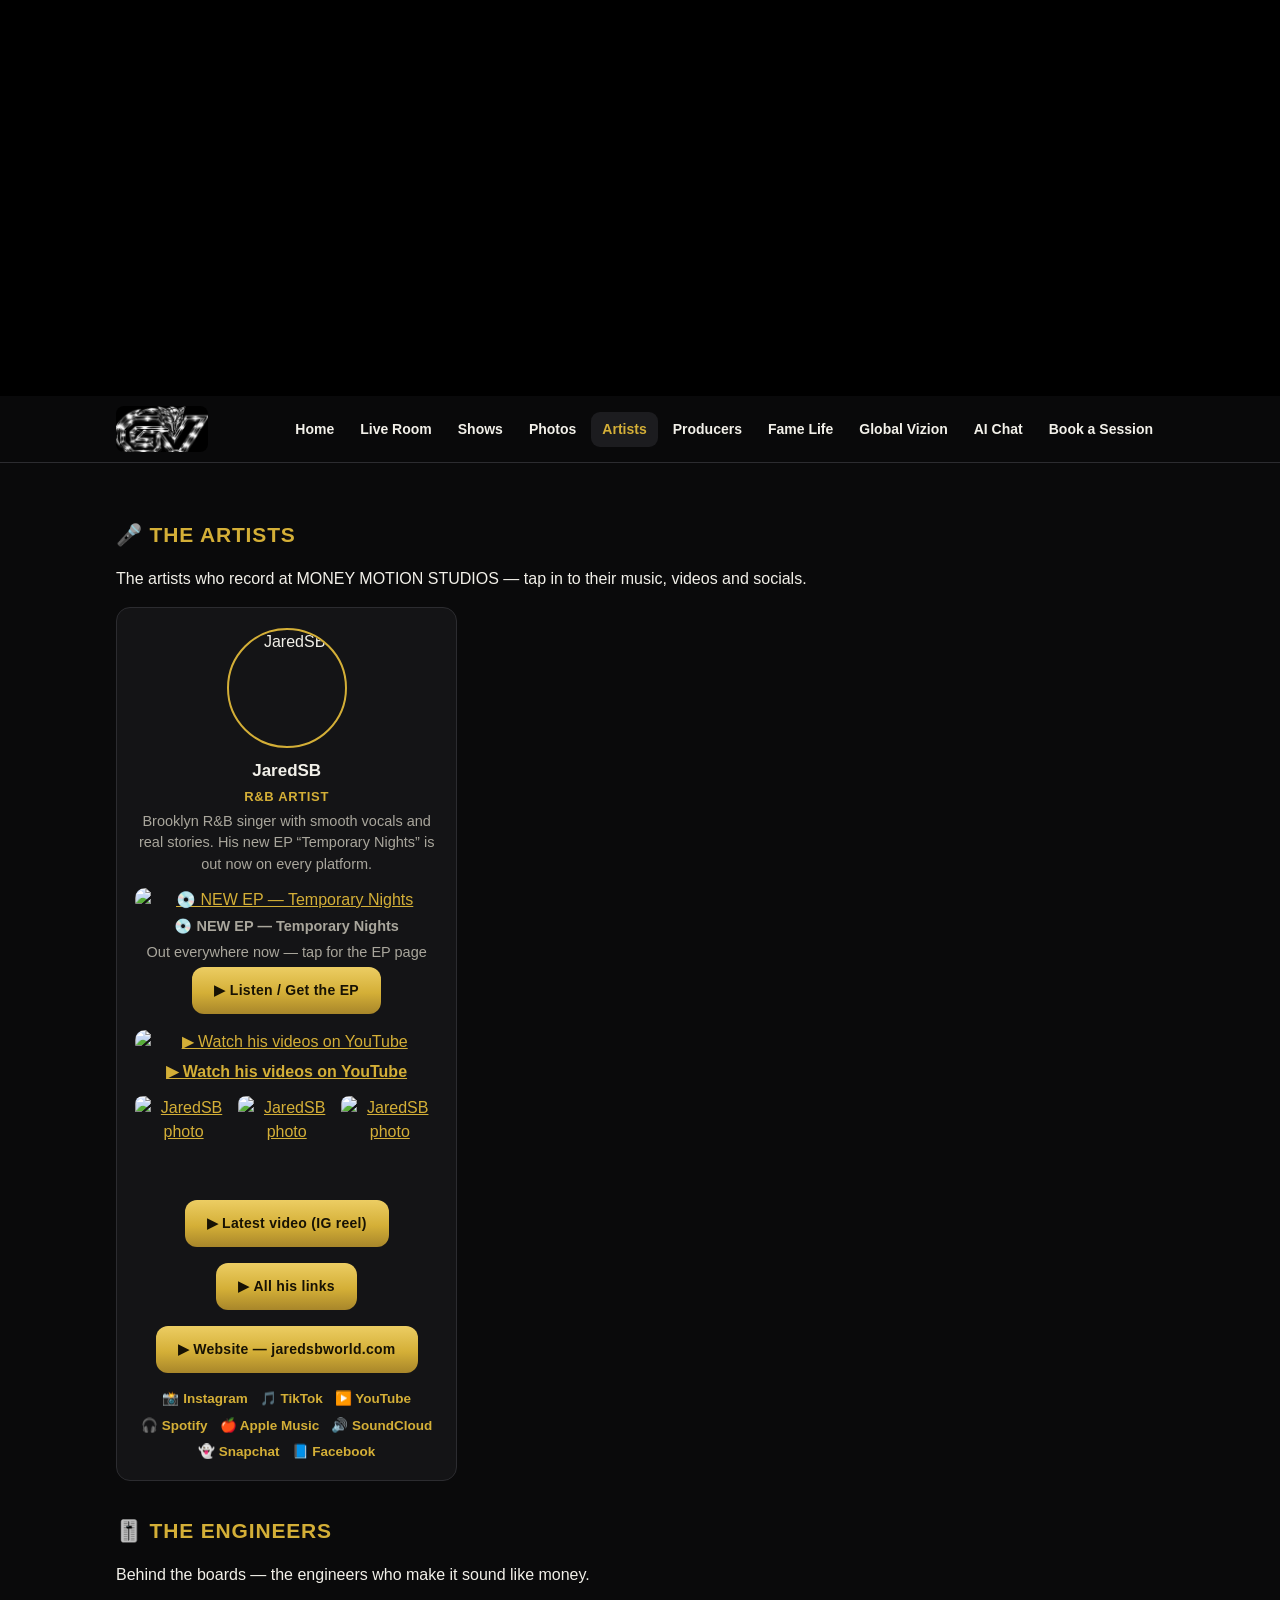
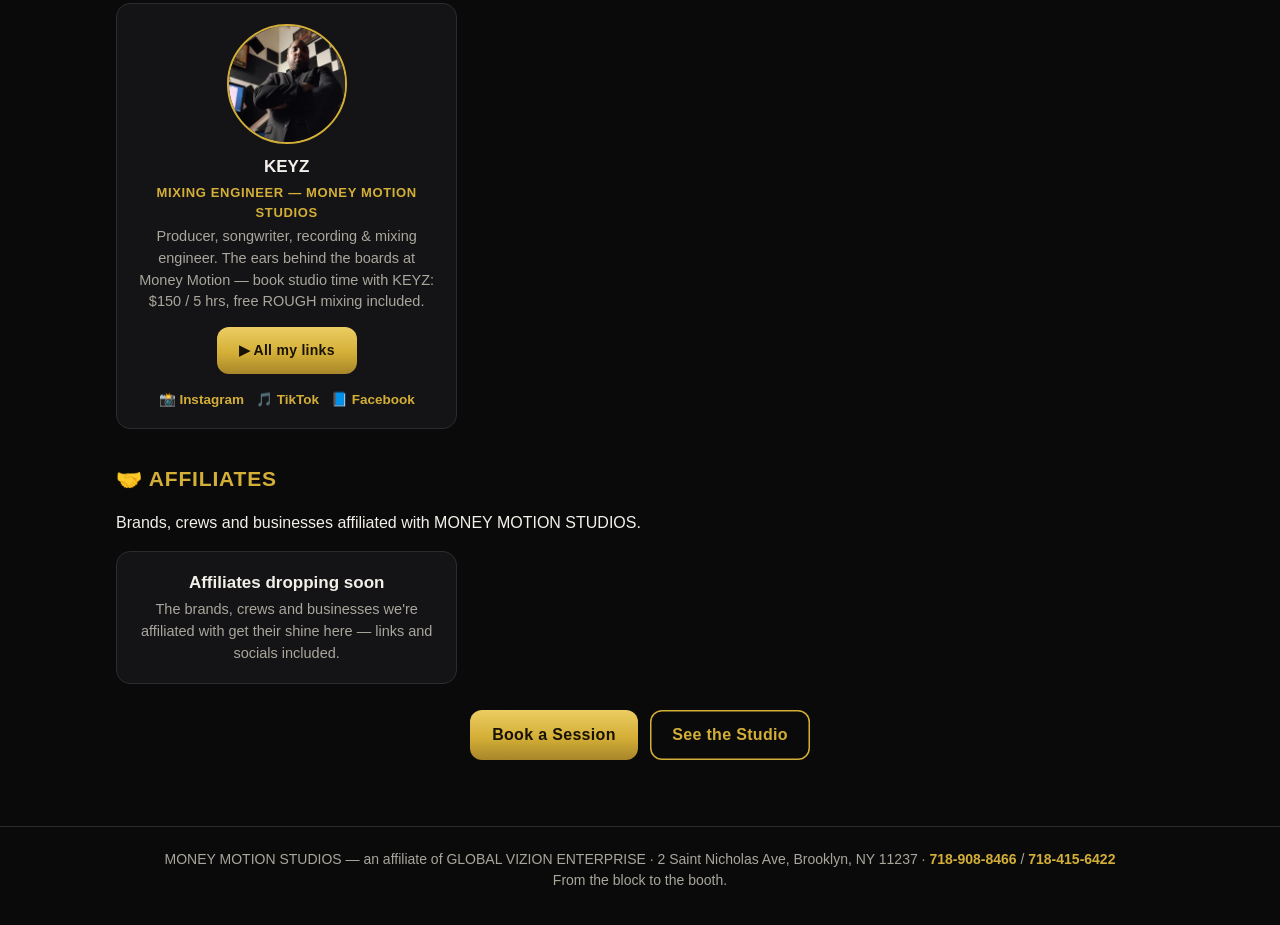
==== commit 5b83aa83: "Remove bottom logo strip site-wide; home film above menu; intro loops; chrome ENTER button (v33)" ====
--- a/artists.html
+++ b/artists.html
@@ -62,15 +62,6 @@
   </div>
 </main>
 
-<section class="gv-strip" aria-label="GLOBAL VIZION ENTERPRISE logos">
-  <p class="gv-strip-title">GLOBAL VIZION ENTERPRISE</p>
-  <div class="gv-strip-row">
-    <img src="gv-v1.svg" alt="GLOBAL VIZION ENTERPRISE logo — diamond edition" loading="lazy">
-    <img src="gv-v2.svg" alt="GLOBAL VIZION ENTERPRISE logo — chrome edition" loading="lazy">
-    <img src="gv-v3.svg" alt="GLOBAL VIZION ENTERPRISE logo — polished chrome edition" loading="lazy">
-    <img src="gv-v4.svg" alt="GLOBAL VIZION ENTERPRISE logo — gold edition" loading="lazy">
-  </div>
-</section>
 
 <footer>
   MONEY MOTION STUDIOS — an affiliate of GLOBAL VIZION ENTERPRISE · 2 Saint Nicholas Ave, Brooklyn, NY 11237 · <a href="tel:+17189088466">718-908-8466</a> / <a href="tel:+17184156422">718-415-6422</a><br>
--- a/css/style.css
+++ b/css/style.css
@@ -217,7 +217,7 @@
 
 /* floating nav over the video; glass panel after scrolling */
 body.home .site-header {
-  position: fixed; top: 0; left: 0; right: 0; z-index: 40;
+  position: sticky; top: 0; z-index: 40;
   background: linear-gradient(180deg, rgba(5,5,5,.55), rgba(5,5,5,0));
   border-bottom: 1px solid transparent;
   transition: background .45s ease, border-color .45s ease;
@@ -417,16 +417,31 @@
 
 .gv-globefilm { height: auto; aspect-ratio: 16 / 9; max-height: 74vh; }
 
-/* === Click-to-enter gate (2026-10-28) === */
+/* === Click-to-enter gate (2026-10-28; CHROME button 2026-10-30) === */
 #mme-skip {
   position: absolute; left: 50%; bottom: 7vh; transform: translateX(-50%);
-  padding: 16px 44px; font-size: clamp(16px, 2.6vw, 22px); font-weight: 700;
+  padding: 16px 44px; font-size: clamp(16px, 2.6vw, 22px); font-weight: 800;
   letter-spacing: .3em; text-indent: .3em; white-space: nowrap;
-  color: var(--gold, #c9a227); background: rgba(0,0,0,.55);
-  border: 2px solid var(--gold, #c9a227); border-radius: 999px;
-  animation: mme-enter-pulse 1.8s ease-in-out infinite;
-}
-@keyframes mme-enter-pulse {
-  0%, 100% { box-shadow: 0 0 0 0 rgba(201,162,39,.45); }
-  50% { box-shadow: 0 0 26px 4px rgba(201,162,39,.45); }
-}
+  color: #17191d;
+  background: linear-gradient(180deg, #ffffff 0%, #dfe3e8 28%, #9ba1ab 48%, #f4f6f8 52%, #b7bcc5 74%, #ffffff 100%);
+  border: 1px solid rgba(255,255,255,.95); border-radius: 999px;
+  box-shadow: 0 2px 16px rgba(255,255,255,.30), inset 0 1px 0 #ffffff, inset 0 -2px 6px rgba(0,0,0,.35), 0 12px 32px rgba(0,0,0,.55);
+  text-shadow: 0 1px 0 rgba(255,255,255,.85);
+  overflow: hidden; cursor: pointer;
+  animation: mme-enter-pulse-chrome 1.8s ease-in-out infinite;
+}
+#mme-skip::after {
+  content: ""; position: absolute; top: 0; bottom: 0; width: 42%; left: -70%;
+  background: linear-gradient(100deg, transparent, rgba(255,255,255,.9), transparent);
+  transform: skewX(-20deg);
+  animation: mme-chrome-shine 2.8s ease-in-out infinite;
+  pointer-events: none;
+}
+@keyframes mme-chrome-shine {
+  0% { left: -70%; }
+  55%, 100% { left: 135%; }
+}
+@keyframes mme-enter-pulse-chrome {
+  0%, 100% { box-shadow: 0 2px 14px rgba(255,255,255,.22), inset 0 1px 0 #ffffff, inset 0 -2px 6px rgba(0,0,0,.35), 0 12px 32px rgba(0,0,0,.55); }
+  50% { box-shadow: 0 2px 32px rgba(255,255,255,.55), inset 0 1px 0 #ffffff, inset 0 -2px 6px rgba(0,0,0,.35), 0 12px 32px rgba(0,0,0,.55); }
+}
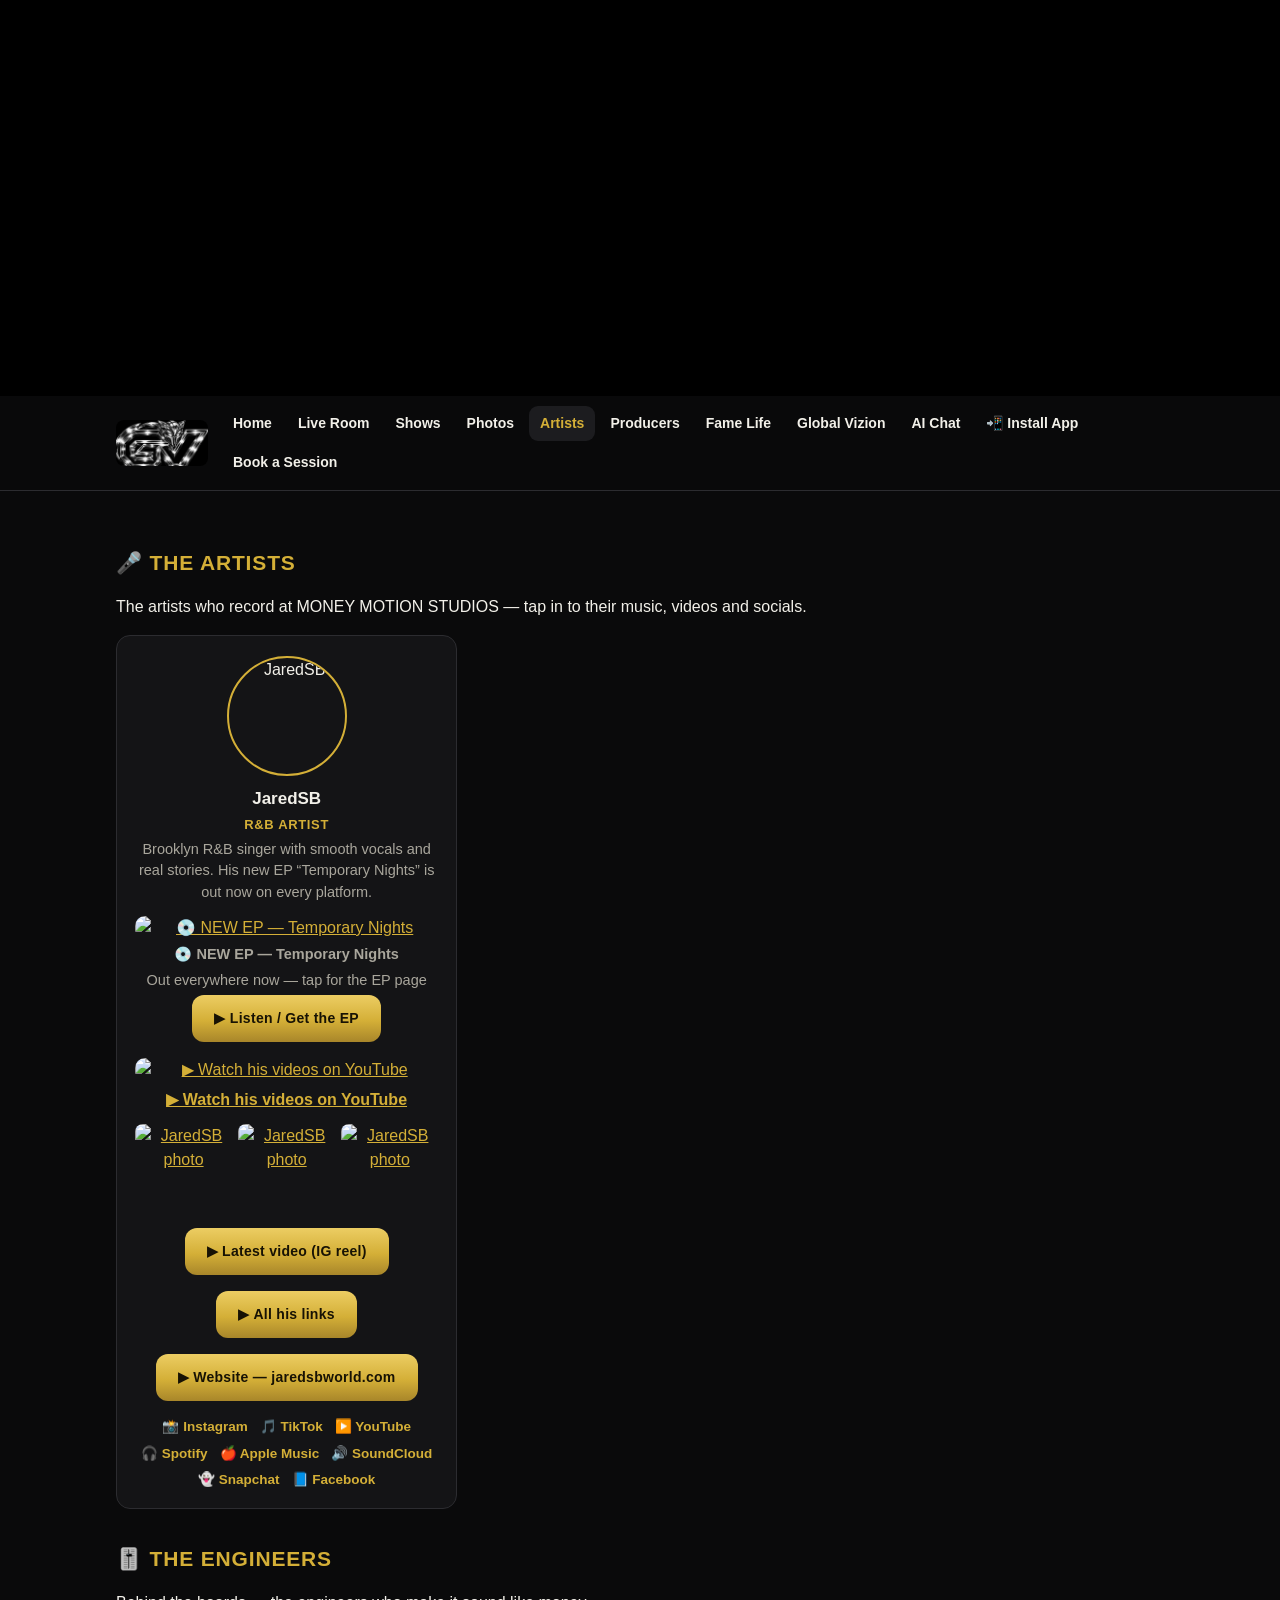
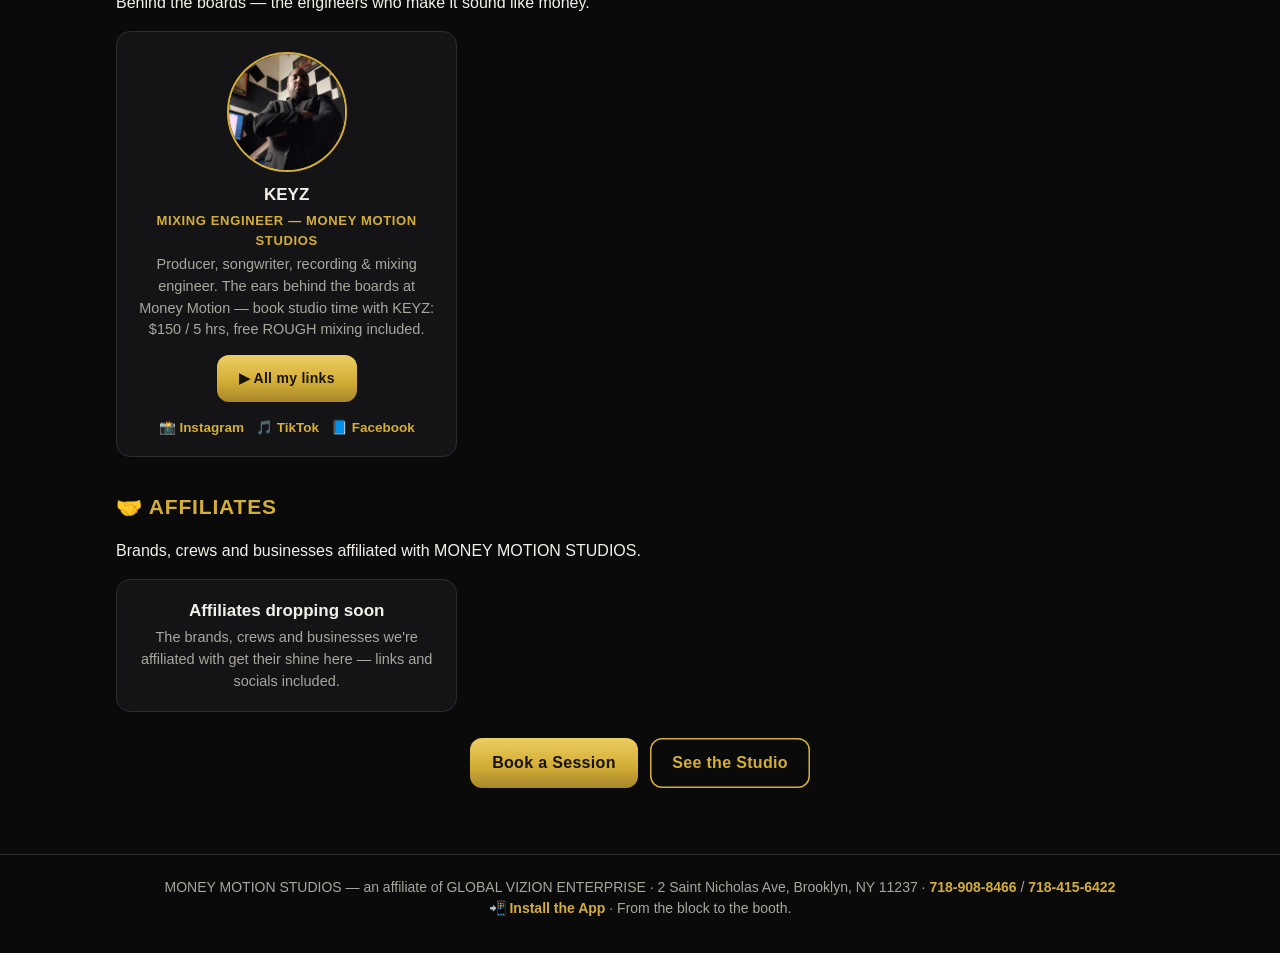
==== commit 3cea31c1: "Install App: real PNG icons in manifest, install buttons in nav+footer, chrome floating install butt" ====
--- a/artists.html
+++ b/artists.html
@@ -38,6 +38,7 @@
       <a href="fame.html">Fame Life</a>
       <a href="global.html">Global Vizion</a>
       <a href="chat.html">AI Chat</a>
+      <a href="#" data-install-app>📲 Install App</a>
       <a href="book.html">Book a Session</a>
     </div>
   </nav>
@@ -65,7 +66,7 @@
 
 <footer>
   MONEY MOTION STUDIOS — an affiliate of GLOBAL VIZION ENTERPRISE · 2 Saint Nicholas Ave, Brooklyn, NY 11237 · <a href="tel:+17189088466">718-908-8466</a> / <a href="tel:+17184156422">718-415-6422</a><br>
-  From the block to the booth.
+  <a href="#" data-install-app>📲 Install the App</a> · From the block to the booth.
 </footer>
 
 <script src="js/artists-data.js"></script>
